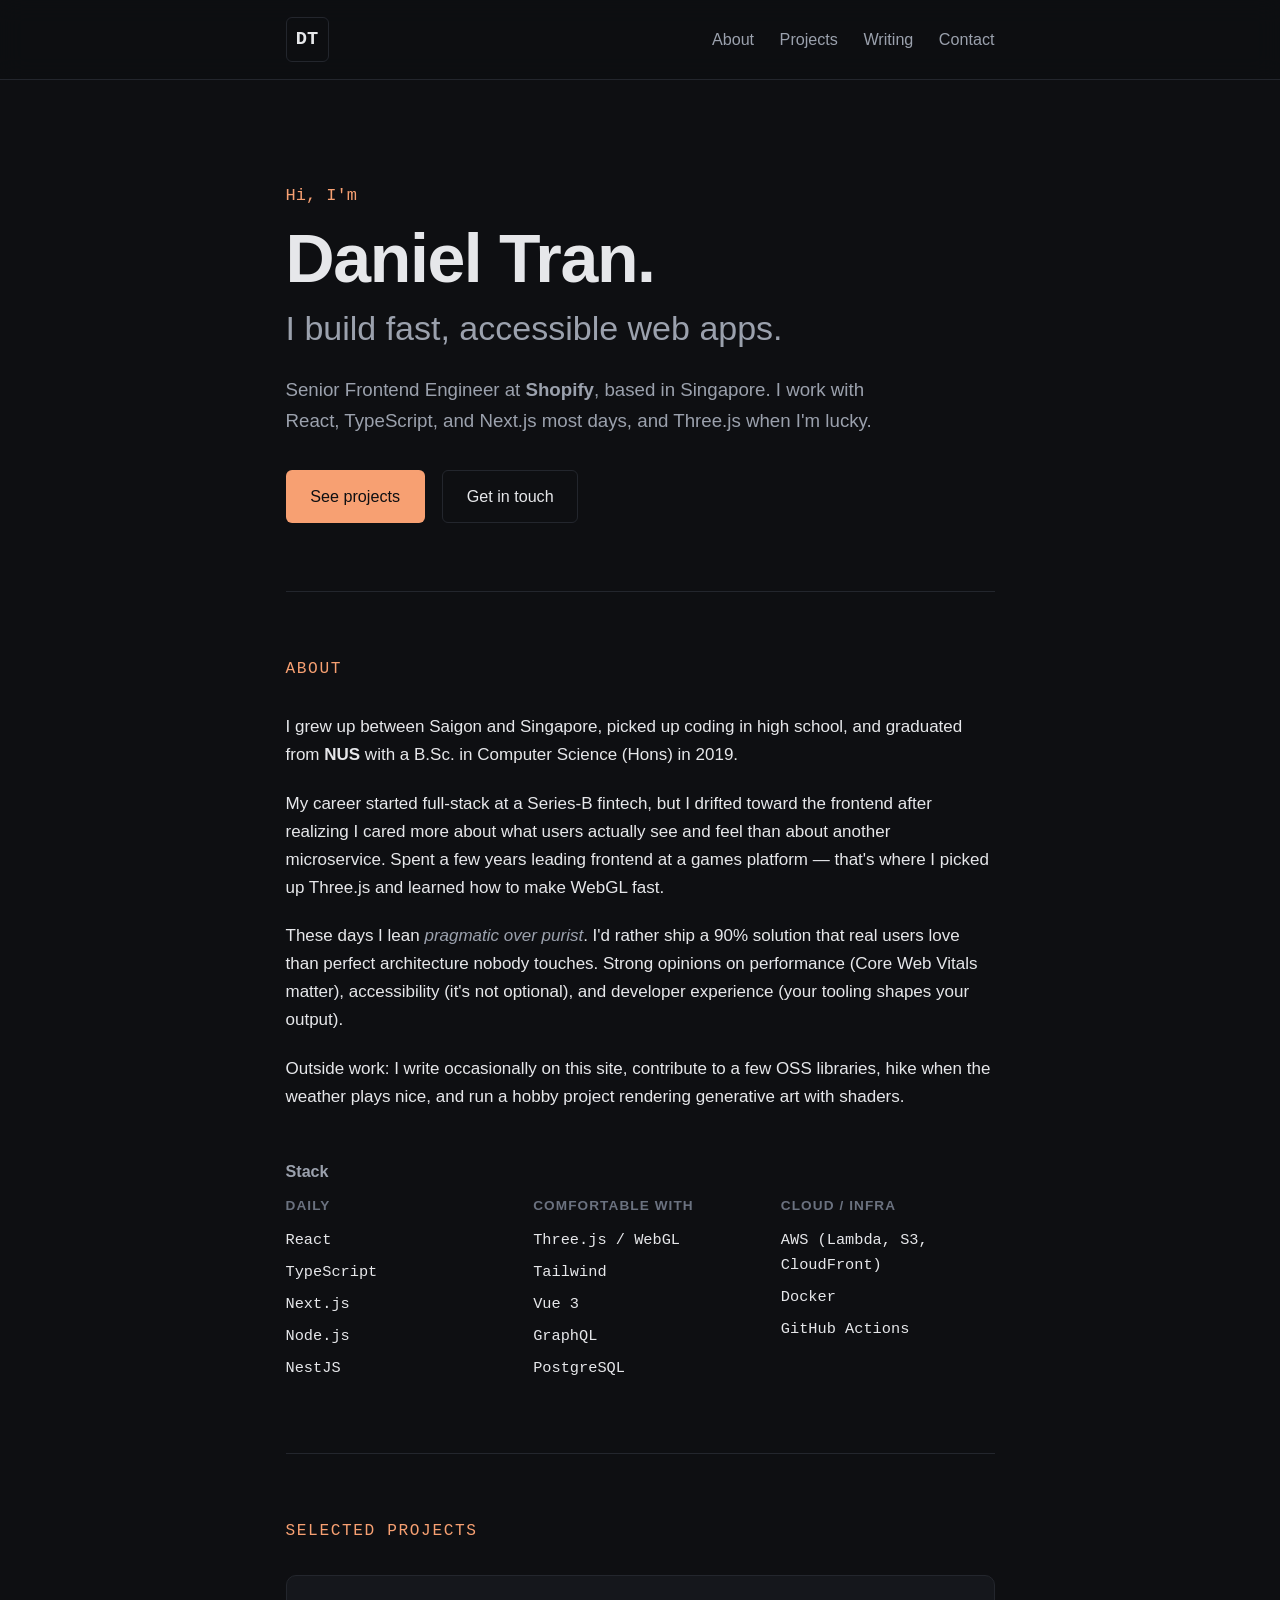
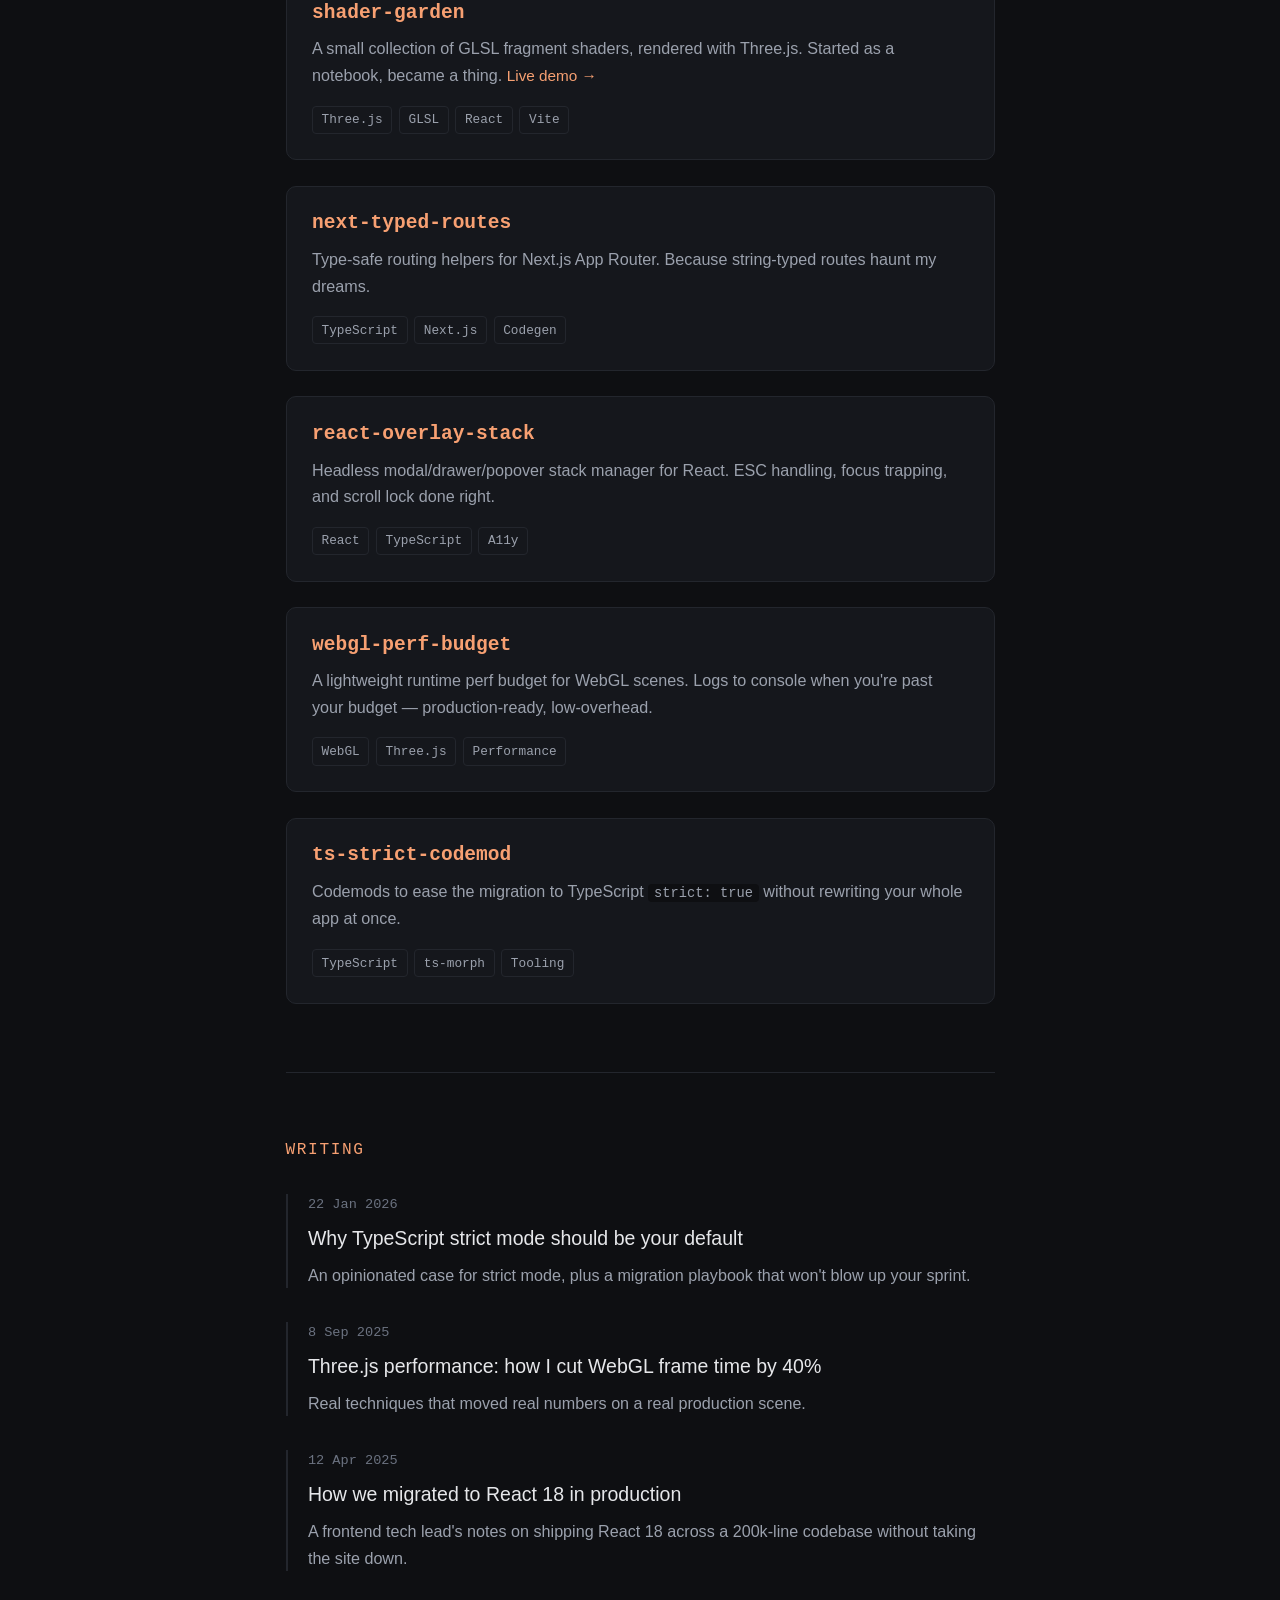
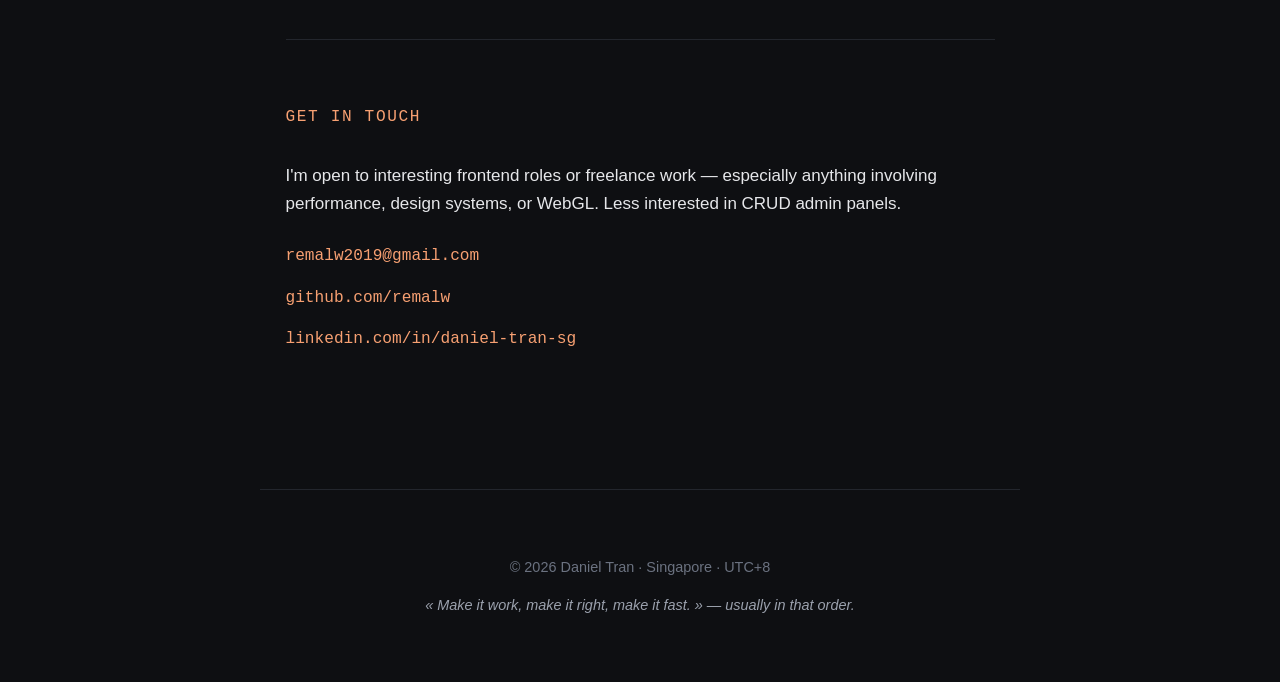
==== index.html @ 0b363d23 "init: portfolio site" ====
<!DOCTYPE html>
<html lang="en">
<head>
<meta charset="UTF-8">
<meta name="viewport" content="width=device-width, initial-scale=1.0">
<meta name="description" content="Daniel Tran — Senior Frontend Engineer based in Singapore. React, TypeScript, Three.js. Currently at Shopify.">
<meta name="author" content="Daniel Tran">
<meta property="og:title" content="Daniel Tran — Senior Frontend Engineer">
<meta property="og:description" content="React, TypeScript, Three.js. Currently at Shopify. Singapore-based.">
<meta property="og:url" content="https://remalw.github.io">
<meta property="og:type" content="website">
<title>Daniel Tran — Senior Frontend Engineer</title>
<link rel="stylesheet" href="styles.css">
<link rel="icon" type="image/svg+xml" href="favicon.svg">
</head>
<body>
<header>
  <nav>
    <a href="#" class="logo">DT</a>
    <ul class="nav-links">
      <li><a href="#about">About</a></li>
      <li><a href="#projects">Projects</a></li>
      <li><a href="#writing">Writing</a></li>
      <li><a href="#contact">Contact</a></li>
    </ul>
  </nav>
</header>

<main>
  <section class="hero">
    <p class="hello">Hi, I'm</p>
    <h1>Daniel Tran.</h1>
    <h2>I build fast, accessible web apps.</h2>
    <p class="lede">
      Senior Frontend Engineer at <strong>Shopify</strong>, based in Singapore.
      I work with React, TypeScript, and Next.js most days, and Three.js when I'm lucky.
    </p>
    <div class="hero-cta">
      <a href="#projects" class="btn btn-primary">See projects</a>
      <a href="#contact" class="btn btn-ghost">Get in touch</a>
    </div>
  </section>

  <section id="about" class="section">
    <h3 class="section-title">About</h3>
    <div class="prose">
      <p>
        I grew up between Saigon and Singapore, picked up coding in high school, and graduated from
        <strong>NUS</strong> with a B.Sc. in Computer Science (Hons) in 2019.
      </p>
      <p>
        My career started full-stack at a Series-B fintech, but I drifted toward the frontend after
        realizing I cared more about what users actually see and feel than about another microservice.
        Spent a few years leading frontend at a games platform — that's where I picked up Three.js and
        learned how to make WebGL fast.
      </p>
      <p>
        These days I lean <em>pragmatic over purist</em>. I'd rather ship a 90% solution that real users
        love than perfect architecture nobody touches. Strong opinions on performance (Core Web Vitals
        matter), accessibility (it's not optional), and developer experience (your tooling shapes your output).
      </p>
      <p>
        Outside work: I write occasionally on this site, contribute to a few OSS libraries, hike when
        the weather plays nice, and run a hobby project rendering generative art with shaders.
      </p>
    </div>

    <div class="stack">
      <h4>Stack</h4>
      <div class="stack-grid">
        <div class="stack-group">
          <h5>Daily</h5>
          <ul><li>React</li><li>TypeScript</li><li>Next.js</li><li>Node.js</li><li>NestJS</li></ul>
        </div>
        <div class="stack-group">
          <h5>Comfortable with</h5>
          <ul><li>Three.js / WebGL</li><li>Tailwind</li><li>Vue 3</li><li>GraphQL</li><li>PostgreSQL</li></ul>
        </div>
        <div class="stack-group">
          <h5>Cloud / infra</h5>
          <ul><li>AWS (Lambda, S3, CloudFront)</li><li>Docker</li><li>GitHub Actions</li></ul>
        </div>
      </div>
    </div>
  </section>

  <section id="projects" class="section">
    <h3 class="section-title">Selected projects</h3>
    <div class="projects">
      <article class="project">
        <h4><a href="https://github.com/remalw/shader-garden">shader-garden</a></h4>
        <p>A small collection of GLSL fragment shaders, rendered with Three.js. Started as a notebook, became a thing. <a href="/shader-garden" class="inline-link">Live demo →</a></p>
        <div class="tags"><span>Three.js</span><span>GLSL</span><span>React</span><span>Vite</span></div>
      </article>

      <article class="project">
        <h4><a href="https://github.com/remalw/next-typed-routes">next-typed-routes</a></h4>
        <p>Type-safe routing helpers for Next.js App Router. Because string-typed routes haunt my dreams.</p>
        <div class="tags"><span>TypeScript</span><span>Next.js</span><span>Codegen</span></div>
      </article>

      <article class="project">
        <h4><a href="https://github.com/remalw/react-overlay-stack">react-overlay-stack</a></h4>
        <p>Headless modal/drawer/popover stack manager for React. ESC handling, focus trapping, and scroll lock done right.</p>
        <div class="tags"><span>React</span><span>TypeScript</span><span>A11y</span></div>
      </article>

      <article class="project">
        <h4><a href="https://github.com/remalw/webgl-perf-budget">webgl-perf-budget</a></h4>
        <p>A lightweight runtime perf budget for WebGL scenes. Logs to console when you're past your budget — production-ready, low-overhead.</p>
        <div class="tags"><span>WebGL</span><span>Three.js</span><span>Performance</span></div>
      </article>

      <article class="project">
        <h4><a href="https://github.com/remalw/ts-strict-codemod">ts-strict-codemod</a></h4>
        <p>Codemods to ease the migration to TypeScript <code>strict: true</code> without rewriting your whole app at once.</p>
        <div class="tags"><span>TypeScript</span><span>ts-morph</span><span>Tooling</span></div>
      </article>
    </div>
  </section>

  <section id="writing" class="section">
    <h3 class="section-title">Writing</h3>
    <ul class="posts">
      <li>
        <time datetime="2026-01-22">22 Jan 2026</time>
        <a href="/blog/typescript-strict-mode">Why TypeScript strict mode should be your default</a>
        <p>An opinionated case for strict mode, plus a migration playbook that won't blow up your sprint.</p>
      </li>
      <li>
        <time datetime="2025-09-08">8 Sep 2025</time>
        <a href="/blog/three-js-performance">Three.js performance: how I cut WebGL frame time by 40%</a>
        <p>Real techniques that moved real numbers on a real production scene.</p>
      </li>
      <li>
        <time datetime="2025-04-12">12 Apr 2025</time>
        <a href="/blog/react-18-migration">How we migrated to React 18 in production</a>
        <p>A frontend tech lead's notes on shipping React 18 across a 200k-line codebase without taking the site down.</p>
      </li>
    </ul>
  </section>

  <section id="contact" class="section">
    <h3 class="section-title">Get in touch</h3>
    <p class="prose">
      I'm open to interesting frontend roles or freelance work — especially anything involving
      performance, design systems, or WebGL. Less interested in CRUD admin panels.
    </p>
    <div class="contact-grid">
      <a href="mailto:remalw2019@gmail.com">remalw2019@gmail.com</a>
      <a href="https://github.com/remalw">github.com/remalw</a>
      <a href="https://www.linkedin.com/in/daniel-tran-sg">linkedin.com/in/daniel-tran-sg</a>
    </div>
  </section>
</main>

<footer>
  <p>© 2026 Daniel Tran · Singapore · UTC+8</p>
  <p class="quote">« Make it work, make it right, make it fast. » — usually in that order.</p>
</footer>
</body>
</html>
---- styles.css ----
:root {
  --bg: #0e0f12;
  --bg-elevated: #15171c;
  --fg: #e6e7ea;
  --fg-muted: #9ba1ad;
  --fg-soft: #6b7280;
  --accent: #f7a072;
  --accent-strong: #e87a3e;
  --border: #23262d;
  --max-width: 760px;
  --font-sans: -apple-system, BlinkMacSystemFont, "Inter", "Segoe UI", Helvetica, Arial, sans-serif;
  --font-mono: ui-monospace, "JetBrains Mono", "Fira Code", "Menlo", monospace;
}

* { box-sizing: border-box; }

html, body {
  margin: 0;
  padding: 0;
  background: var(--bg);
  color: var(--fg);
  font-family: var(--font-sans);
  font-size: 17px;
  line-height: 1.65;
  -webkit-font-smoothing: antialiased;
  -moz-osx-font-smoothing: grayscale;
}

a {
  color: var(--accent);
  text-decoration: none;
  border-bottom: 1px solid transparent;
  transition: border-color 0.15s ease, color 0.15s ease;
}
a:hover { border-bottom-color: var(--accent); }

h1, h2, h3, h4, h5 { color: var(--fg); margin: 0; line-height: 1.2; }

header {
  position: sticky;
  top: 0;
  z-index: 10;
  backdrop-filter: blur(12px);
  background: rgba(14, 15, 18, 0.85);
  border-bottom: 1px solid var(--border);
}

nav {
  max-width: var(--max-width);
  margin: 0 auto;
  padding: 1rem 1.5rem;
  display: flex;
  justify-content: space-between;
  align-items: center;
}

.logo {
  font-family: var(--font-mono);
  font-weight: 600;
  font-size: 1.1rem;
  color: var(--fg);
  border: 1px solid var(--border);
  padding: 0.35rem 0.55rem;
  border-radius: 6px;
}
.logo:hover { border-color: var(--accent); }

.nav-links {
  list-style: none;
  margin: 0;
  padding: 0;
  display: flex;
  gap: 1.5rem;
  font-size: 0.95rem;
}
.nav-links a {
  color: var(--fg-muted);
  font-weight: 500;
}
.nav-links a:hover { color: var(--fg); }

main {
  max-width: var(--max-width);
  margin: 0 auto;
  padding: 0 1.5rem;
}

.hero {
  padding: 6rem 0 4rem;
}

.hello {
  color: var(--accent);
  font-family: var(--font-mono);
  margin: 0 0 0.5rem;
  font-size: 1rem;
}

.hero h1 {
  font-size: clamp(2.5rem, 6vw, 4rem);
  font-weight: 700;
  letter-spacing: -0.02em;
  margin-bottom: 0.5rem;
}

.hero h2 {
  font-size: clamp(1.5rem, 3.5vw, 2rem);
  color: var(--fg-muted);
  font-weight: 500;
  margin-bottom: 1.5rem;
}

.lede {
  font-size: 1.1rem;
  color: var(--fg-muted);
  max-width: 600px;
}

.hero-cta {
  margin-top: 2rem;
  display: flex;
  gap: 1rem;
  flex-wrap: wrap;
}

.btn {
  display: inline-block;
  padding: 0.7rem 1.4rem;
  border-radius: 6px;
  font-weight: 500;
  font-size: 0.95rem;
  border: 1px solid transparent;
  transition: all 0.15s ease;
}
.btn-primary {
  background: var(--accent);
  color: var(--bg);
}
.btn-primary:hover { background: var(--accent-strong); border-color: transparent; }
.btn-ghost {
  border-color: var(--border);
  color: var(--fg);
}
.btn-ghost:hover { border-color: var(--accent); color: var(--accent); }

.section {
  padding: 4rem 0;
  border-top: 1px solid var(--border);
}

.section-title {
  font-family: var(--font-mono);
  color: var(--accent);
  font-size: 0.95rem;
  text-transform: uppercase;
  letter-spacing: 0.1em;
  margin-bottom: 2rem;
  font-weight: 500;
}

.prose p {
  margin: 0 0 1.2rem;
  color: var(--fg);
}
.prose strong { color: var(--fg); }
.prose em { color: var(--fg-muted); font-style: italic; }

.stack { margin-top: 3rem; }
.stack h4 {
  font-size: 0.95rem;
  color: var(--fg-muted);
  margin-bottom: 1rem;
}

.stack-grid {
  display: grid;
  grid-template-columns: repeat(auto-fit, minmax(200px, 1fr));
  gap: 2rem;
}

.stack-group h5 {
  font-size: 0.8rem;
  color: var(--fg-soft);
  text-transform: uppercase;
  letter-spacing: 0.08em;
  margin-bottom: 0.6rem;
}

.stack-group ul {
  list-style: none;
  padding: 0;
  margin: 0;
}
.stack-group li {
  font-family: var(--font-mono);
  font-size: 0.9rem;
  color: var(--fg);
  padding: 0.2rem 0;
}

.projects {
  display: grid;
  gap: 1.5rem;
}

.project {
  padding: 1.5rem;
  background: var(--bg-elevated);
  border: 1px solid var(--border);
  border-radius: 10px;
  transition: border-color 0.2s ease, transform 0.2s ease;
}
.project:hover {
  border-color: var(--accent);
  transform: translateY(-2px);
}
.project h4 {
  font-size: 1.15rem;
  margin-bottom: 0.6rem;
  font-family: var(--font-mono);
}
.project p {
  margin: 0 0 1rem;
  color: var(--fg-muted);
  font-size: 0.95rem;
}
.project code {
  font-family: var(--font-mono);
  background: var(--bg);
  padding: 0.1rem 0.35rem;
  border-radius: 4px;
  font-size: 0.85em;
}
.inline-link {
  font-size: 0.9rem;
}

.tags {
  display: flex;
  flex-wrap: wrap;
  gap: 0.4rem;
}
.tags span {
  font-family: var(--font-mono);
  font-size: 0.75rem;
  color: var(--fg-muted);
  border: 1px solid var(--border);
  padding: 0.15rem 0.5rem;
  border-radius: 4px;
}

.posts {
  list-style: none;
  padding: 0;
  margin: 0;
  display: grid;
  gap: 2rem;
}

.posts li {
  border-left: 2px solid var(--border);
  padding-left: 1.2rem;
  transition: border-color 0.2s ease;
}
.posts li:hover { border-left-color: var(--accent); }

.posts time {
  font-family: var(--font-mono);
  font-size: 0.8rem;
  color: var(--fg-soft);
  display: block;
  margin-bottom: 0.3rem;
}

.posts a {
  font-size: 1.15rem;
  font-weight: 500;
  color: var(--fg);
  display: block;
  margin-bottom: 0.4rem;
}
.posts a:hover { color: var(--accent); }

.posts p {
  color: var(--fg-muted);
  font-size: 0.95rem;
  margin: 0;
}

.contact-grid {
  display: flex;
  flex-direction: column;
  gap: 0.8rem;
  margin-top: 1.5rem;
  font-family: var(--font-mono);
  font-size: 0.95rem;
}

footer {
  border-top: 1px solid var(--border);
  padding: 3rem 1.5rem;
  text-align: center;
  color: var(--fg-soft);
  font-size: 0.85rem;
  max-width: var(--max-width);
  margin: 4rem auto 0;
}

footer .quote {
  font-style: italic;
  margin-top: 0.5rem;
  color: var(--fg-muted);
}

@media (max-width: 600px) {
  .nav-links { gap: 1rem; font-size: 0.85rem; }
  .hero { padding: 4rem 0 3rem; }
  .stack-grid { gap: 1.5rem; }
}

@media (prefers-reduced-motion: reduce) {
  *, *::before, *::after {
    animation: none !important;
    transition: none !important;
  }
}
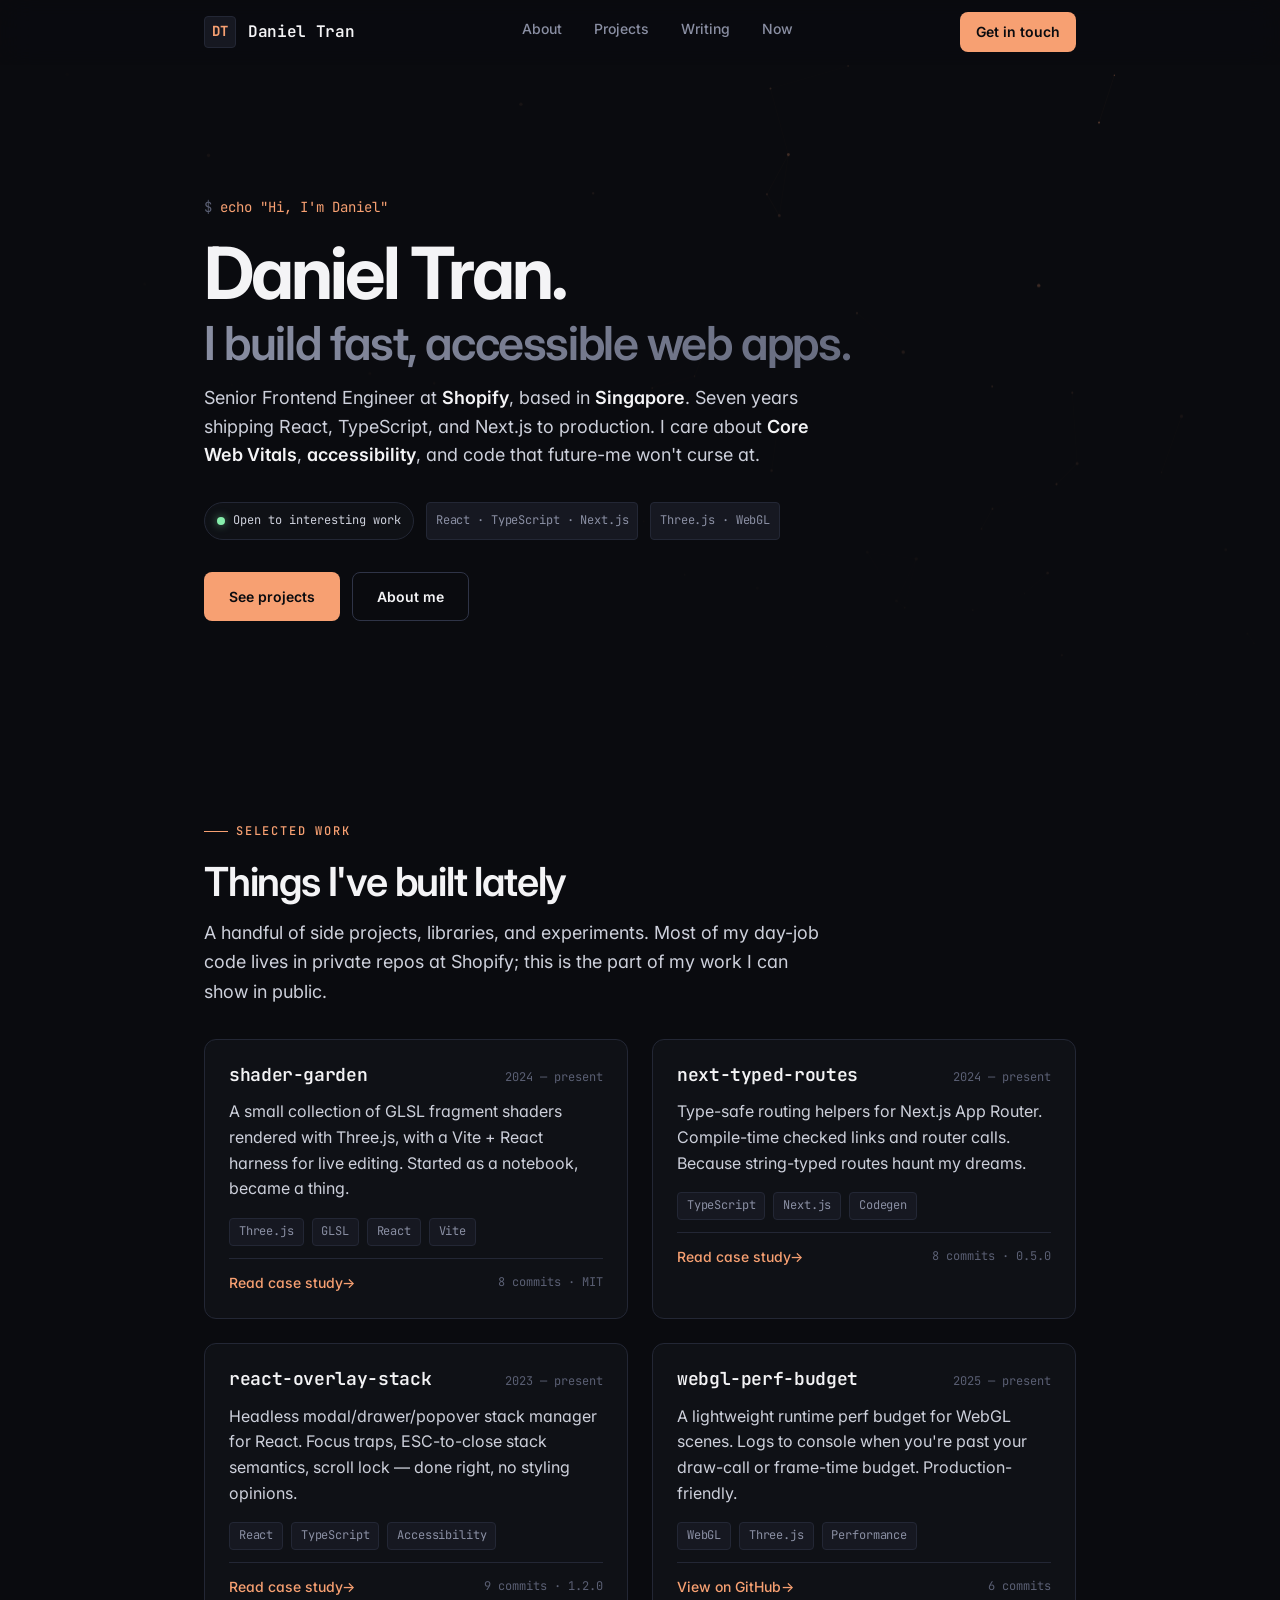
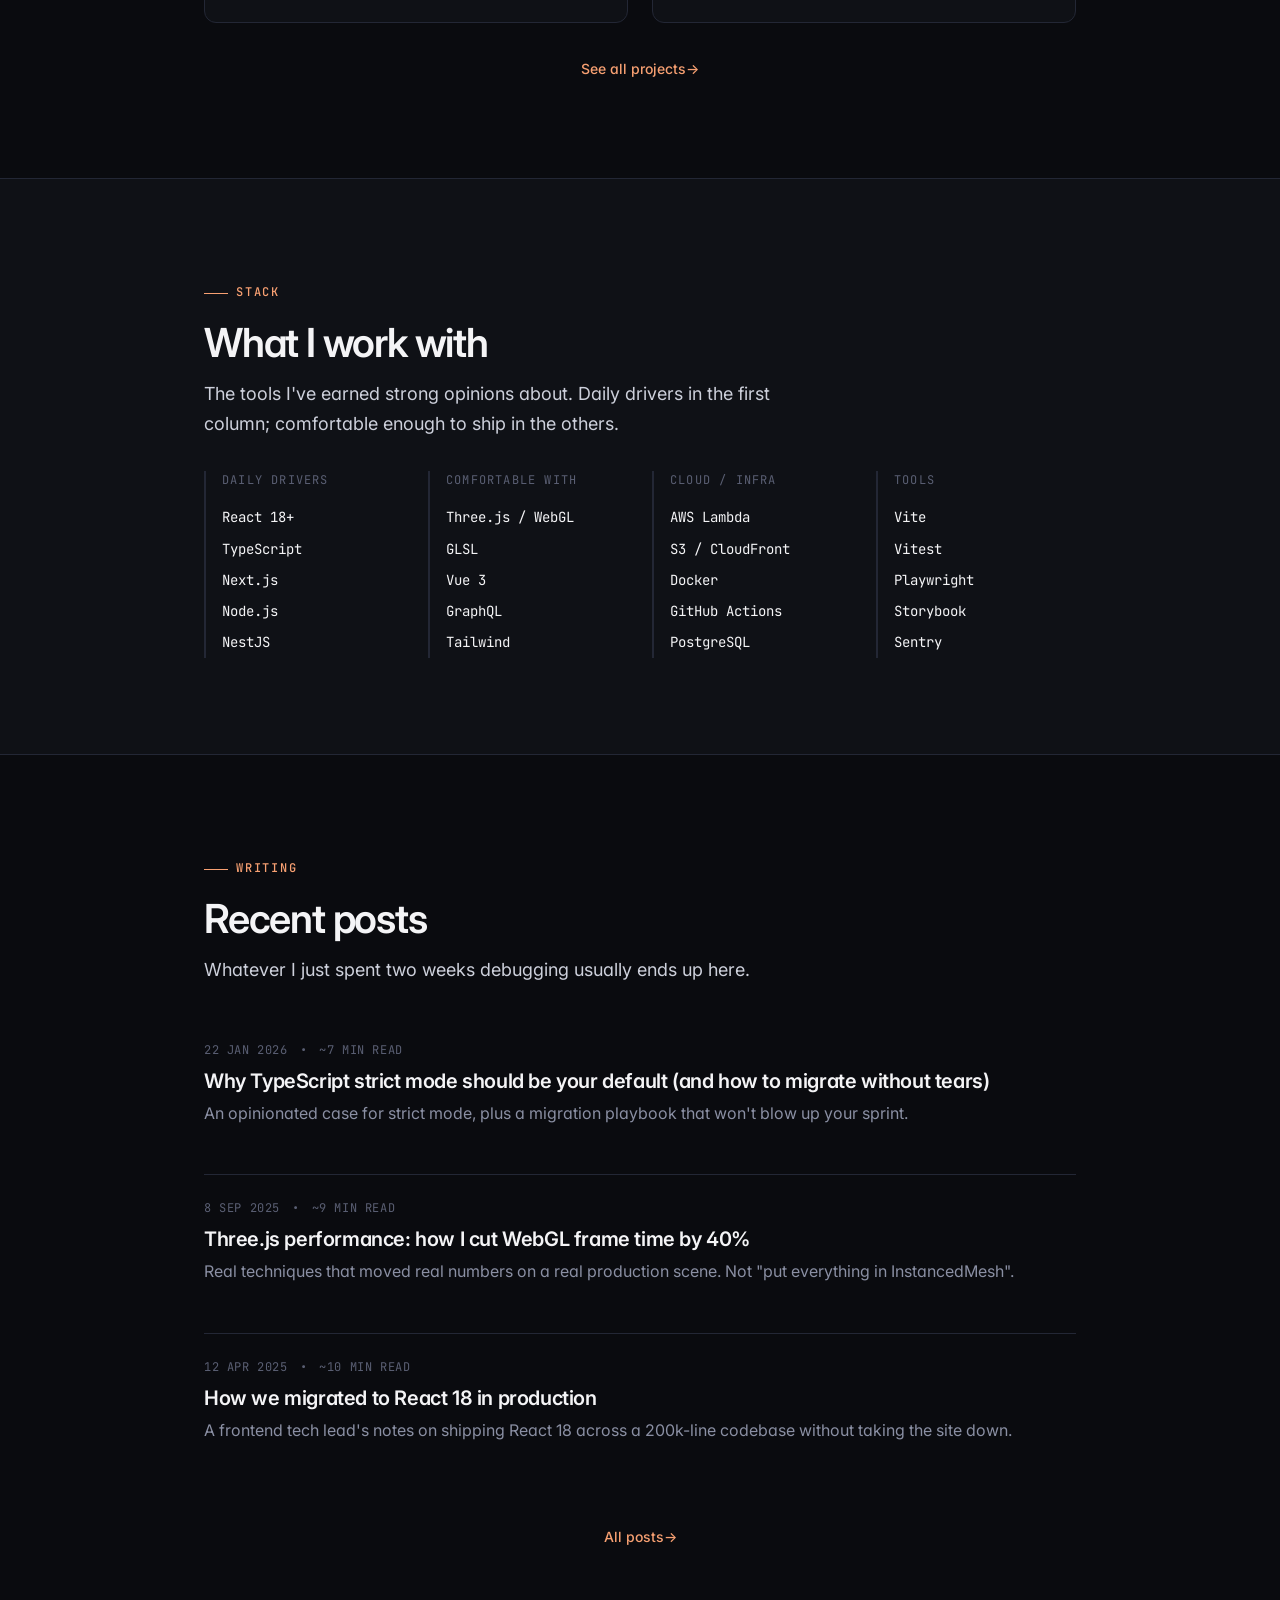
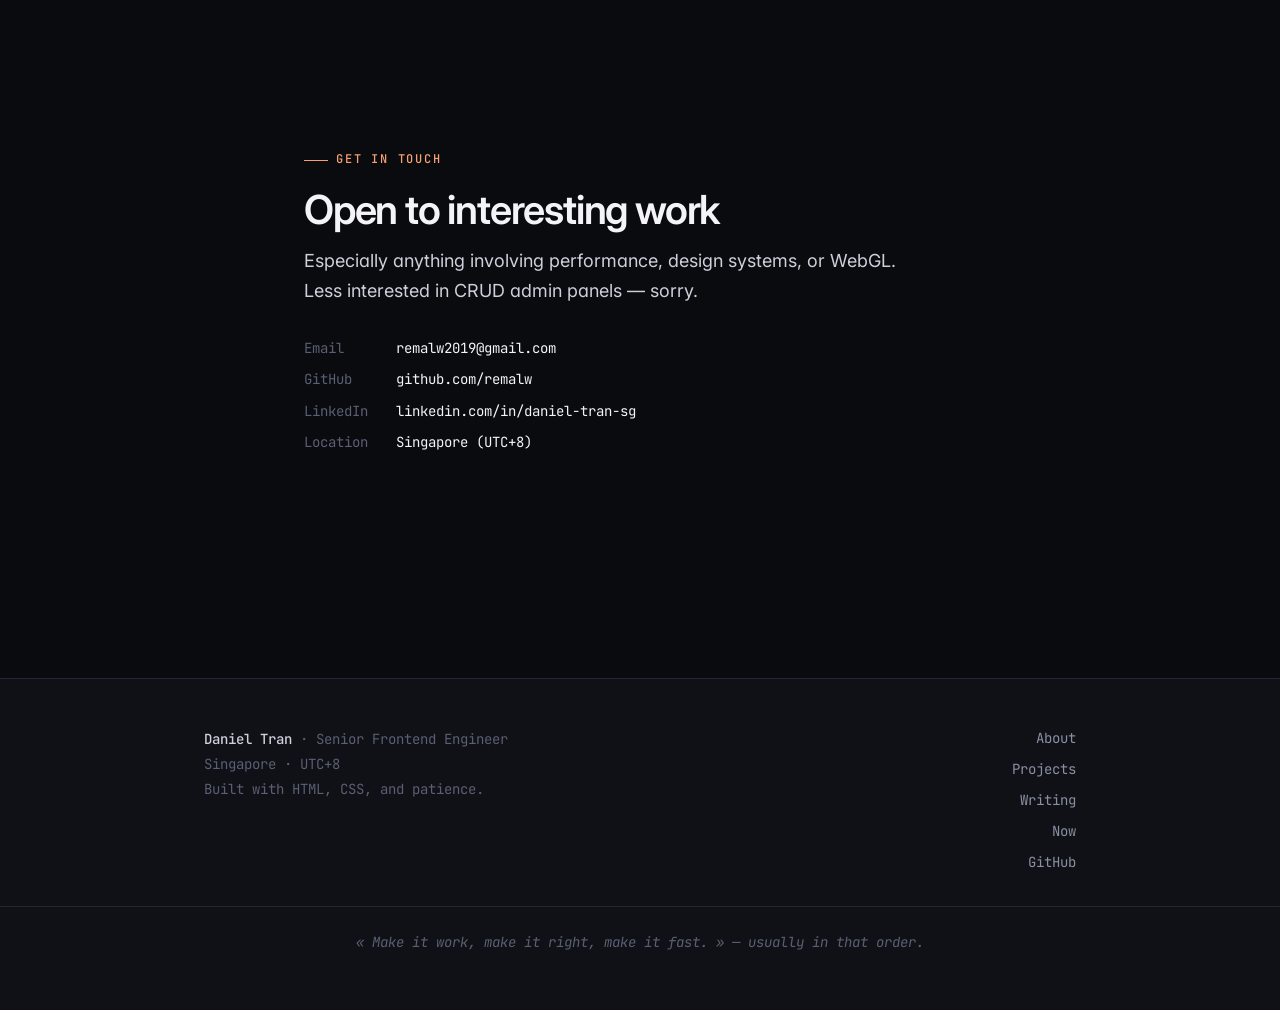
==== commit a822976c: "feat: portfolio v2 — multi-page, case studies, blog, now page" ====
--- a/index.html
+++ b/index.html
@@ -2,161 +2,305 @@
 <html lang="en">
 <head>
 <meta charset="UTF-8">
-<meta name="viewport" content="width=device-width, initial-scale=1.0">
-<meta name="description" content="Daniel Tran — Senior Frontend Engineer based in Singapore. React, TypeScript, Three.js. Currently at Shopify.">
+<meta name="viewport" content="width=device-width, initial-scale=1">
+<title>Daniel Tran — Senior Frontend Engineer</title>
+<meta name="description" content="Senior Frontend Engineer at Shopify, based in Singapore. React, TypeScript, Next.js, Three.js. I build fast, accessible web apps.">
 <meta name="author" content="Daniel Tran">
+<meta name="theme-color" content="#0a0b0f">
+
 <meta property="og:title" content="Daniel Tran — Senior Frontend Engineer">
 <meta property="og:description" content="React, TypeScript, Three.js. Currently at Shopify. Singapore-based.">
-<meta property="og:url" content="https://remalw.github.io">
 <meta property="og:type" content="website">
-<title>Daniel Tran — Senior Frontend Engineer</title>
-<link rel="stylesheet" href="styles.css">
+<meta property="og:url" content="https://remalw.github.io/">
+<meta property="og:image" content="https://remalw.github.io/assets/og-image.svg">
+<meta name="twitter:card" content="summary_large_image">
+<meta name="twitter:creator" content="@danieltrandev">
+
 <link rel="icon" type="image/svg+xml" href="favicon.svg">
+<link rel="preconnect" href="https://fonts.googleapis.com">
+<link rel="preconnect" href="https://fonts.gstatic.com" crossorigin>
+<link href="https://fonts.googleapis.com/css2?family=Inter:wght@400;500;600;700&family=JetBrains+Mono:wght@400;500;600&display=swap" rel="stylesheet">
+
+<link rel="stylesheet" href="styles/base.css">
+<link rel="stylesheet" href="styles/layout.css">
+<link rel="stylesheet" href="styles/components.css">
+<link rel="stylesheet" href="styles/pages.css">
 </head>
 <body>
-<header>
-  <nav>
-    <a href="#" class="logo">DT</a>
-    <ul class="nav-links">
-      <li><a href="#about">About</a></li>
-      <li><a href="#projects">Projects</a></li>
-      <li><a href="#writing">Writing</a></li>
-      <li><a href="#contact">Contact</a></li>
+<a class="skip-link" href="#main">Skip to content</a>
+
+<header class="site-header">
+  <nav class="nav" aria-label="Primary">
+    <a href="/" class="nav-brand">
+      <span class="nav-brand-mark">DT</span>
+      <span>Daniel Tran</span>
+    </a>
+    <ul class="nav-links" id="nav-menu">
+      <li><a href="/about.html">About</a></li>
+      <li><a href="/projects.html">Projects</a></li>
+      <li><a href="/blog.html">Writing</a></li>
+      <li><a href="/now.html">Now</a></li>
     </ul>
+    <a href="mailto:remalw2019@gmail.com" class="nav-cta">Get in touch</a>
+    <button class="nav-toggle" aria-label="Toggle menu" aria-controls="nav-menu" aria-expanded="false">
+      <svg class="icon" width="20" height="20" viewBox="0 0 24 24" fill="none" stroke="currentColor" stroke-width="2" stroke-linecap="round"><line x1="3" y1="6" x2="21" y2="6"></line><line x1="3" y1="12" x2="21" y2="12"></line><line x1="3" y1="18" x2="21" y2="18"></line></svg>
+    </button>
   </nav>
 </header>
 
-<main>
-  <section class="hero">
-    <p class="hello">Hi, I'm</p>
-    <h1>Daniel Tran.</h1>
-    <h2>I build fast, accessible web apps.</h2>
-    <p class="lede">
-      Senior Frontend Engineer at <strong>Shopify</strong>, based in Singapore.
-      I work with React, TypeScript, and Next.js most days, and Three.js when I'm lucky.
+<main id="main">
+
+<section class="hero">
+  <canvas class="hero-canvas" aria-hidden="true"></canvas>
+  <div class="hero-inner">
+    <p class="hero-greeting">echo "Hi, I'm Daniel"</p>
+    <h1 class="hero-title">
+      <span class="hero-title-name">Daniel Tran.</span>
+      <span class="hero-title-tagline">I build fast, accessible web apps.</span>
+    </h1>
+    <p class="hero-lead">
+      Senior Frontend Engineer at <strong>Shopify</strong>, based in <strong>Singapore</strong>.
+      Seven years shipping React, TypeScript, and Next.js to production.
+      I care about <strong>Core Web Vitals</strong>, <strong>accessibility</strong>, and code that future-me won't curse at.
     </p>
+    <div class="hero-meta">
+      <span class="status-pill"><span class="dot"></span>Open to interesting work</span>
+      <span class="tag">React · TypeScript · Next.js</span>
+      <span class="tag">Three.js · WebGL</span>
+    </div>
     <div class="hero-cta">
-      <a href="#projects" class="btn btn-primary">See projects</a>
-      <a href="#contact" class="btn btn-ghost">Get in touch</a>
-    </div>
-  </section>
-
-  <section id="about" class="section">
-    <h3 class="section-title">About</h3>
-    <div class="prose">
-      <p>
-        I grew up between Saigon and Singapore, picked up coding in high school, and graduated from
-        <strong>NUS</strong> with a B.Sc. in Computer Science (Hons) in 2019.
-      </p>
-      <p>
-        My career started full-stack at a Series-B fintech, but I drifted toward the frontend after
-        realizing I cared more about what users actually see and feel than about another microservice.
-        Spent a few years leading frontend at a games platform — that's where I picked up Three.js and
-        learned how to make WebGL fast.
-      </p>
-      <p>
-        These days I lean <em>pragmatic over purist</em>. I'd rather ship a 90% solution that real users
-        love than perfect architecture nobody touches. Strong opinions on performance (Core Web Vitals
-        matter), accessibility (it's not optional), and developer experience (your tooling shapes your output).
-      </p>
-      <p>
-        Outside work: I write occasionally on this site, contribute to a few OSS libraries, hike when
-        the weather plays nice, and run a hobby project rendering generative art with shaders.
-      </p>
-    </div>
-
-    <div class="stack">
-      <h4>Stack</h4>
-      <div class="stack-grid">
-        <div class="stack-group">
-          <h5>Daily</h5>
-          <ul><li>React</li><li>TypeScript</li><li>Next.js</li><li>Node.js</li><li>NestJS</li></ul>
-        </div>
-        <div class="stack-group">
-          <h5>Comfortable with</h5>
-          <ul><li>Three.js / WebGL</li><li>Tailwind</li><li>Vue 3</li><li>GraphQL</li><li>PostgreSQL</li></ul>
-        </div>
-        <div class="stack-group">
-          <h5>Cloud / infra</h5>
-          <ul><li>AWS (Lambda, S3, CloudFront)</li><li>Docker</li><li>GitHub Actions</li></ul>
-        </div>
-      </div>
-    </div>
-  </section>
-
-  <section id="projects" class="section">
-    <h3 class="section-title">Selected projects</h3>
-    <div class="projects">
-      <article class="project">
-        <h4><a href="https://github.com/remalw/shader-garden">shader-garden</a></h4>
-        <p>A small collection of GLSL fragment shaders, rendered with Three.js. Started as a notebook, became a thing. <a href="/shader-garden" class="inline-link">Live demo →</a></p>
-        <div class="tags"><span>Three.js</span><span>GLSL</span><span>React</span><span>Vite</span></div>
-      </article>
-
-      <article class="project">
-        <h4><a href="https://github.com/remalw/next-typed-routes">next-typed-routes</a></h4>
-        <p>Type-safe routing helpers for Next.js App Router. Because string-typed routes haunt my dreams.</p>
-        <div class="tags"><span>TypeScript</span><span>Next.js</span><span>Codegen</span></div>
-      </article>
-
-      <article class="project">
-        <h4><a href="https://github.com/remalw/react-overlay-stack">react-overlay-stack</a></h4>
-        <p>Headless modal/drawer/popover stack manager for React. ESC handling, focus trapping, and scroll lock done right.</p>
-        <div class="tags"><span>React</span><span>TypeScript</span><span>A11y</span></div>
-      </article>
-
-      <article class="project">
-        <h4><a href="https://github.com/remalw/webgl-perf-budget">webgl-perf-budget</a></h4>
-        <p>A lightweight runtime perf budget for WebGL scenes. Logs to console when you're past your budget — production-ready, low-overhead.</p>
-        <div class="tags"><span>WebGL</span><span>Three.js</span><span>Performance</span></div>
-      </article>
-
-      <article class="project">
-        <h4><a href="https://github.com/remalw/ts-strict-codemod">ts-strict-codemod</a></h4>
-        <p>Codemods to ease the migration to TypeScript <code>strict: true</code> without rewriting your whole app at once.</p>
-        <div class="tags"><span>TypeScript</span><span>ts-morph</span><span>Tooling</span></div>
-      </article>
-    </div>
-  </section>
-
-  <section id="writing" class="section">
-    <h3 class="section-title">Writing</h3>
-    <ul class="posts">
-      <li>
-        <time datetime="2026-01-22">22 Jan 2026</time>
-        <a href="/blog/typescript-strict-mode">Why TypeScript strict mode should be your default</a>
-        <p>An opinionated case for strict mode, plus a migration playbook that won't blow up your sprint.</p>
-      </li>
-      <li>
-        <time datetime="2025-09-08">8 Sep 2025</time>
-        <a href="/blog/three-js-performance">Three.js performance: how I cut WebGL frame time by 40%</a>
-        <p>Real techniques that moved real numbers on a real production scene.</p>
-      </li>
-      <li>
-        <time datetime="2025-04-12">12 Apr 2025</time>
-        <a href="/blog/react-18-migration">How we migrated to React 18 in production</a>
-        <p>A frontend tech lead's notes on shipping React 18 across a 200k-line codebase without taking the site down.</p>
-      </li>
-    </ul>
-  </section>
-
-  <section id="contact" class="section">
-    <h3 class="section-title">Get in touch</h3>
-    <p class="prose">
-      I'm open to interesting frontend roles or freelance work — especially anything involving
-      performance, design systems, or WebGL. Less interested in CRUD admin panels.
-    </p>
-    <div class="contact-grid">
-      <a href="mailto:remalw2019@gmail.com">remalw2019@gmail.com</a>
-      <a href="https://github.com/remalw">github.com/remalw</a>
-      <a href="https://www.linkedin.com/in/daniel-tran-sg">linkedin.com/in/daniel-tran-sg</a>
-    </div>
-  </section>
+      <a class="btn btn-primary" href="/projects.html">See projects</a>
+      <a class="btn btn-ghost" href="/about.html">About me</a>
+    </div>
+  </div>
+</section>
+
+<section class="section">
+  <div class="container">
+    <p class="section-label">Selected work</p>
+    <h2 class="section-title">Things I've built lately</h2>
+    <p class="section-lead">A handful of side projects, libraries, and experiments. Most of my day-job code lives in private repos at Shopify; this is the part of my work I can show in public.</p>
+
+    <div class="featured-projects">
+      <a href="/projects/shader-garden.html" class="card project-card card-link">
+        <div class="project-card-header">
+          <h3 class="project-card-title">shader-garden</h3>
+          <span class="project-card-meta">2024 — present</span>
+        </div>
+        <p class="project-card-desc">A small collection of GLSL fragment shaders rendered with Three.js, with a Vite + React harness for live editing. Started as a notebook, became a thing.</p>
+        <div class="tag-row" style="margin-bottom: var(--space-3);">
+          <span class="tag">Three.js</span>
+          <span class="tag">GLSL</span>
+          <span class="tag">React</span>
+          <span class="tag">Vite</span>
+        </div>
+        <div class="project-card-footer">
+          <span class="btn-link">Read case study</span>
+          <span class="project-card-stats">8 commits · MIT</span>
+        </div>
+      </a>
+
+      <a href="/projects/next-typed-routes.html" class="card project-card card-link">
+        <div class="project-card-header">
+          <h3 class="project-card-title">next-typed-routes</h3>
+          <span class="project-card-meta">2024 — present</span>
+        </div>
+        <p class="project-card-desc">Type-safe routing helpers for Next.js App Router. Compile-time checked links and router calls. Because string-typed routes haunt my dreams.</p>
+        <div class="tag-row" style="margin-bottom: var(--space-3);">
+          <span class="tag">TypeScript</span>
+          <span class="tag">Next.js</span>
+          <span class="tag">Codegen</span>
+        </div>
+        <div class="project-card-footer">
+          <span class="btn-link">Read case study</span>
+          <span class="project-card-stats">8 commits · 0.5.0</span>
+        </div>
+      </a>
+
+      <a href="/projects/react-overlay-stack.html" class="card project-card card-link">
+        <div class="project-card-header">
+          <h3 class="project-card-title">react-overlay-stack</h3>
+          <span class="project-card-meta">2023 — present</span>
+        </div>
+        <p class="project-card-desc">Headless modal/drawer/popover stack manager for React. Focus traps, ESC-to-close stack semantics, scroll lock — done right, no styling opinions.</p>
+        <div class="tag-row" style="margin-bottom: var(--space-3);">
+          <span class="tag">React</span>
+          <span class="tag">TypeScript</span>
+          <span class="tag">Accessibility</span>
+        </div>
+        <div class="project-card-footer">
+          <span class="btn-link">Read case study</span>
+          <span class="project-card-stats">9 commits · 1.2.0</span>
+        </div>
+      </a>
+
+      <a href="https://github.com/remalw/webgl-perf-budget" class="card project-card card-link" target="_blank" rel="noopener">
+        <div class="project-card-header">
+          <h3 class="project-card-title">webgl-perf-budget</h3>
+          <span class="project-card-meta">2025 — present</span>
+        </div>
+        <p class="project-card-desc">A lightweight runtime perf budget for WebGL scenes. Logs to console when you're past your draw-call or frame-time budget. Production-friendly.</p>
+        <div class="tag-row" style="margin-bottom: var(--space-3);">
+          <span class="tag">WebGL</span>
+          <span class="tag">Three.js</span>
+          <span class="tag">Performance</span>
+        </div>
+        <div class="project-card-footer">
+          <span class="btn-link">View on GitHub</span>
+          <span class="project-card-stats">6 commits</span>
+        </div>
+      </a>
+    </div>
+
+    <div style="margin-top: var(--space-6); text-align: center;">
+      <a href="/projects.html" class="btn-link">See all projects</a>
+    </div>
+  </div>
+</section>
+
+<section class="section" style="background: var(--bg-1); border-top: 1px solid var(--border); border-bottom: 1px solid var(--border);">
+  <div class="container">
+    <p class="section-label">Stack</p>
+    <h2 class="section-title">What I work with</h2>
+    <p class="section-lead">The tools I've earned strong opinions about. Daily drivers in the first column; comfortable enough to ship in the others.</p>
+
+    <div class="stack-grid">
+      <div class="stack-group">
+        <p class="stack-group-label">Daily drivers</p>
+        <ul class="stack-group-list">
+          <li>React 18+</li>
+          <li>TypeScript</li>
+          <li>Next.js</li>
+          <li>Node.js</li>
+          <li>NestJS</li>
+        </ul>
+      </div>
+      <div class="stack-group">
+        <p class="stack-group-label">Comfortable with</p>
+        <ul class="stack-group-list">
+          <li>Three.js / WebGL</li>
+          <li>GLSL</li>
+          <li>Vue 3</li>
+          <li>GraphQL</li>
+          <li>Tailwind</li>
+        </ul>
+      </div>
+      <div class="stack-group">
+        <p class="stack-group-label">Cloud / infra</p>
+        <ul class="stack-group-list">
+          <li>AWS Lambda</li>
+          <li>S3 / CloudFront</li>
+          <li>Docker</li>
+          <li>GitHub Actions</li>
+          <li>PostgreSQL</li>
+        </ul>
+      </div>
+      <div class="stack-group">
+        <p class="stack-group-label">Tools</p>
+        <ul class="stack-group-list">
+          <li>Vite</li>
+          <li>Vitest</li>
+          <li>Playwright</li>
+          <li>Storybook</li>
+          <li>Sentry</li>
+        </ul>
+      </div>
+    </div>
+  </div>
+</section>
+
+<section class="section">
+  <div class="container">
+    <p class="section-label">Writing</p>
+    <h2 class="section-title">Recent posts</h2>
+    <p class="section-lead">Whatever I just spent two weeks debugging usually ends up here.</p>
+
+    <div class="blog-list">
+      <a href="/blog/typescript-strict-mode.html" class="post-card">
+        <div class="post-card-meta">
+          <time datetime="2026-01-22">22 Jan 2026</time>
+          <span>•</span>
+          <span>~7 min read</span>
+        </div>
+        <h3 class="post-card-title">Why TypeScript strict mode should be your default (and how to migrate without tears)</h3>
+        <p class="post-card-summary">An opinionated case for strict mode, plus a migration playbook that won't blow up your sprint.</p>
+      </a>
+
+      <a href="/blog/three-js-performance.html" class="post-card">
+        <div class="post-card-meta">
+          <time datetime="2025-09-08">8 Sep 2025</time>
+          <span>•</span>
+          <span>~9 min read</span>
+        </div>
+        <h3 class="post-card-title">Three.js performance: how I cut WebGL frame time by 40%</h3>
+        <p class="post-card-summary">Real techniques that moved real numbers on a real production scene. Not "put everything in InstancedMesh".</p>
+      </a>
+
+      <a href="/blog/react-18-migration.html" class="post-card">
+        <div class="post-card-meta">
+          <time datetime="2025-04-12">12 Apr 2025</time>
+          <span>•</span>
+          <span>~10 min read</span>
+        </div>
+        <h3 class="post-card-title">How we migrated to React 18 in production</h3>
+        <p class="post-card-summary">A frontend tech lead's notes on shipping React 18 across a 200k-line codebase without taking the site down.</p>
+      </a>
+    </div>
+
+    <div style="margin-top: var(--space-6); text-align: center;">
+      <a href="/blog.html" class="btn-link">All posts</a>
+    </div>
+  </div>
+</section>
+
+<section class="section">
+  <div class="container-narrow">
+    <p class="section-label">Get in touch</p>
+    <h2 class="section-title">Open to interesting work</h2>
+    <p class="section-lead">Especially anything involving performance, design systems, or WebGL. Less interested in CRUD admin panels — sorry.</p>
+
+    <div class="contact-block">
+      <div class="contact-block-row">
+        <span class="contact-block-label">Email</span>
+        <a href="mailto:remalw2019@gmail.com" class="contact-block-value">remalw2019@gmail.com</a>
+      </div>
+      <div class="contact-block-row">
+        <span class="contact-block-label">GitHub</span>
+        <a href="https://github.com/remalw" target="_blank" rel="noopener" class="contact-block-value">github.com/remalw</a>
+      </div>
+      <div class="contact-block-row">
+        <span class="contact-block-label">LinkedIn</span>
+        <a href="https://www.linkedin.com/in/daniel-tran-sg" target="_blank" rel="noopener" class="contact-block-value">linkedin.com/in/daniel-tran-sg</a>
+      </div>
+      <div class="contact-block-row">
+        <span class="contact-block-label">Location</span>
+        <span class="contact-block-value">Singapore (UTC+8)</span>
+      </div>
+    </div>
+  </div>
+</section>
+
 </main>
 
-<footer>
-  <p>© 2026 Daniel Tran · Singapore · UTC+8</p>
-  <p class="quote">« Make it work, make it right, make it fast. » — usually in that order.</p>
+<footer class="site-footer">
+  <div class="footer-inner">
+    <div class="footer-meta">
+      <strong>Daniel Tran</strong> · Senior Frontend Engineer<br>
+      Singapore · UTC+8<br>
+      <span>Built with HTML, CSS, and patience.</span>
+    </div>
+    <div class="footer-links">
+      <a href="/about.html">About</a>
+      <a href="/projects.html">Projects</a>
+      <a href="/blog.html">Writing</a>
+      <a href="/now.html">Now</a>
+      <a href="https://github.com/remalw" target="_blank" rel="noopener">GitHub</a>
+    </div>
+  </div>
+  <p class="footer-quote">« Make it work, make it right, make it fast. » — usually in that order.</p>
 </footer>
+
+<script src="scripts/nav.js" defer></script>
+<script src="scripts/hero.js" defer></script>
 </body>
 </html>
--- a/styles/base.css
+++ b/styles/base.css
@@ -0,0 +1,244 @@
+:root {
+  --bg-0: #0a0b0f;
+  --bg-1: #0f1116;
+  --bg-2: #161821;
+  --bg-3: #1d2030;
+  --border: #232735;
+  --border-strong: #2f3447;
+
+  --fg-0: #f4f4f6;
+  --fg-1: #cdd0db;
+  --fg-2: #8a8fa3;
+  --fg-3: #5a5f73;
+
+  --accent: #f7a072;
+  --accent-strong: #e87a3e;
+  --accent-soft: #f7a07222;
+  --link: #93c5fd;
+
+  --green: #86efac;
+  --red: #fca5a5;
+  --yellow: #fde68a;
+
+  --font-sans: 'Inter', -apple-system, BlinkMacSystemFont, 'Segoe UI', Helvetica, Arial, sans-serif;
+  --font-mono: 'JetBrains Mono', ui-monospace, 'SF Mono', Menlo, Consolas, monospace;
+  --font-display: 'Inter', var(--font-sans);
+
+  --text-xs: 0.75rem;
+  --text-sm: 0.875rem;
+  --text-base: 1rem;
+  --text-lg: 1.125rem;
+  --text-xl: 1.25rem;
+  --text-2xl: 1.5rem;
+  --text-3xl: 2rem;
+  --text-4xl: 2.5rem;
+  --text-5xl: 3.5rem;
+  --text-6xl: 4.5rem;
+
+  --space-1: 0.25rem;
+  --space-2: 0.5rem;
+  --space-3: 0.75rem;
+  --space-4: 1rem;
+  --space-5: 1.5rem;
+  --space-6: 2rem;
+  --space-7: 3rem;
+  --space-8: 4rem;
+  --space-9: 6rem;
+  --space-10: 8rem;
+
+  --radius-sm: 4px;
+  --radius-md: 8px;
+  --radius-lg: 12px;
+  --radius-xl: 20px;
+
+  --shadow-sm: 0 1px 2px rgba(0, 0, 0, 0.2);
+  --shadow-md: 0 4px 12px rgba(0, 0, 0, 0.25);
+  --shadow-lg: 0 16px 40px rgba(0, 0, 0, 0.4);
+  --shadow-glow: 0 0 60px var(--accent-soft);
+
+  --container-narrow: 720px;
+  --container: 920px;
+  --container-wide: 1200px;
+
+  --ease-out: cubic-bezier(0.16, 1, 0.3, 1);
+  --ease-in-out: cubic-bezier(0.65, 0, 0.35, 1);
+  --duration-fast: 150ms;
+  --duration: 250ms;
+  --duration-slow: 500ms;
+}
+
+*, *::before, *::after { box-sizing: border-box; }
+
+html {
+  scroll-behavior: smooth;
+  -webkit-text-size-adjust: 100%;
+  -moz-tab-size: 4;
+  tab-size: 4;
+}
+
+body {
+  margin: 0;
+  background: var(--bg-0);
+  color: var(--fg-1);
+  font-family: var(--font-sans);
+  font-size: var(--text-base);
+  line-height: 1.65;
+  font-feature-settings: 'cv11', 'ss01';
+  -webkit-font-smoothing: antialiased;
+  -moz-osx-font-smoothing: grayscale;
+  text-rendering: optimizeLegibility;
+  min-height: 100vh;
+  display: flex;
+  flex-direction: column;
+}
+
+main { flex: 1; }
+
+img, svg, video {
+  display: block;
+  max-width: 100%;
+  height: auto;
+}
+
+a {
+  color: var(--accent);
+  text-decoration: none;
+  transition: color var(--duration-fast) var(--ease-out);
+}
+a:hover { color: var(--accent-strong); }
+a:focus-visible {
+  outline: 2px solid var(--accent);
+  outline-offset: 3px;
+  border-radius: 2px;
+}
+
+h1, h2, h3, h4, h5, h6 {
+  margin: 0;
+  color: var(--fg-0);
+  font-weight: 600;
+  letter-spacing: -0.02em;
+  line-height: 1.2;
+}
+
+h1 {
+  font-size: clamp(var(--text-4xl), 6vw, var(--text-6xl));
+  letter-spacing: -0.04em;
+  line-height: 1.05;
+  font-weight: 700;
+}
+
+h2 {
+  font-size: clamp(var(--text-2xl), 3.5vw, var(--text-4xl));
+  letter-spacing: -0.03em;
+}
+
+h3 {
+  font-size: clamp(var(--text-xl), 2.5vw, var(--text-2xl));
+}
+
+h4 { font-size: var(--text-lg); }
+
+p { margin: 0 0 var(--space-5); }
+
+p, li { color: var(--fg-1); }
+
+strong { color: var(--fg-0); font-weight: 600; }
+em { font-style: italic; color: var(--fg-1); }
+
+code {
+  font-family: var(--font-mono);
+  font-size: 0.9em;
+  background: var(--bg-2);
+  color: var(--fg-0);
+  padding: 0.15em 0.4em;
+  border-radius: var(--radius-sm);
+  border: 1px solid var(--border);
+}
+
+pre {
+  font-family: var(--font-mono);
+  font-size: var(--text-sm);
+  line-height: 1.7;
+  background: var(--bg-1);
+  color: var(--fg-1);
+  padding: var(--space-5);
+  border-radius: var(--radius-md);
+  border: 1px solid var(--border);
+  overflow-x: auto;
+  margin: var(--space-5) 0;
+}
+
+pre code {
+  background: transparent;
+  border: none;
+  padding: 0;
+  font-size: inherit;
+  color: inherit;
+}
+
+blockquote {
+  margin: var(--space-5) 0;
+  padding: var(--space-3) var(--space-5);
+  border-left: 3px solid var(--accent);
+  background: var(--bg-1);
+  color: var(--fg-1);
+  font-style: italic;
+  border-radius: 0 var(--radius-sm) var(--radius-sm) 0;
+}
+
+hr {
+  border: 0;
+  height: 1px;
+  background: var(--border);
+  margin: var(--space-7) 0;
+}
+
+ul, ol {
+  margin: 0 0 var(--space-5);
+  padding-left: var(--space-6);
+}
+
+li { margin-bottom: var(--space-2); }
+
+::selection {
+  background: var(--accent-soft);
+  color: var(--fg-0);
+}
+
+::-webkit-scrollbar { width: 10px; height: 10px; }
+::-webkit-scrollbar-track { background: var(--bg-0); }
+::-webkit-scrollbar-thumb { background: var(--bg-3); border-radius: 5px; border: 2px solid var(--bg-0); }
+::-webkit-scrollbar-thumb:hover { background: var(--border-strong); }
+
+@media (prefers-reduced-motion: reduce) {
+  *, *::before, *::after {
+    animation-duration: 0.01ms !important;
+    animation-iteration-count: 1 !important;
+    transition-duration: 0.01ms !important;
+    scroll-behavior: auto !important;
+  }
+}
+
+.sr-only {
+  position: absolute;
+  width: 1px; height: 1px;
+  padding: 0; margin: -1px;
+  overflow: hidden;
+  clip: rect(0, 0, 0, 0);
+  white-space: nowrap;
+  border: 0;
+}
+
+.skip-link {
+  position: absolute;
+  top: -60px;
+  left: var(--space-4);
+  background: var(--accent);
+  color: var(--bg-0);
+  padding: var(--space-2) var(--space-4);
+  border-radius: var(--radius-sm);
+  font-weight: 600;
+  z-index: 100;
+  transition: top var(--duration-fast);
+}
+.skip-link:focus { top: var(--space-4); }
--- a/styles/layout.css
+++ b/styles/layout.css
@@ -0,0 +1,290 @@
+.container {
+  width: 100%;
+  max-width: var(--container);
+  margin: 0 auto;
+  padding-left: var(--space-5);
+  padding-right: var(--space-5);
+}
+
+.container-narrow {
+  width: 100%;
+  max-width: var(--container-narrow);
+  margin: 0 auto;
+  padding-left: var(--space-5);
+  padding-right: var(--space-5);
+}
+
+.container-wide {
+  width: 100%;
+  max-width: var(--container-wide);
+  margin: 0 auto;
+  padding-left: var(--space-5);
+  padding-right: var(--space-5);
+}
+
+.site-header {
+  position: sticky;
+  top: 0;
+  z-index: 50;
+  backdrop-filter: saturate(180%) blur(16px);
+  -webkit-backdrop-filter: saturate(180%) blur(16px);
+  background: rgba(10, 11, 15, 0.7);
+  border-bottom: 1px solid transparent;
+  transition: border-color var(--duration) var(--ease-out);
+}
+
+.site-header.scrolled {
+  border-bottom-color: var(--border);
+}
+
+.nav {
+  display: flex;
+  align-items: center;
+  justify-content: space-between;
+  height: 64px;
+  max-width: var(--container);
+  margin: 0 auto;
+  padding-left: var(--space-5);
+  padding-right: var(--space-5);
+}
+
+.nav-brand {
+  display: inline-flex;
+  align-items: center;
+  gap: var(--space-3);
+  font-family: var(--font-mono);
+  font-weight: 600;
+  font-size: var(--text-base);
+  color: var(--fg-0);
+  letter-spacing: -0.02em;
+}
+
+.nav-brand:hover { color: var(--accent); }
+
+.nav-brand-mark {
+  display: inline-flex;
+  align-items: center;
+  justify-content: center;
+  width: 32px;
+  height: 32px;
+  background: var(--bg-2);
+  border: 1px solid var(--border);
+  border-radius: var(--radius-sm);
+  color: var(--accent);
+  font-weight: 700;
+  font-size: var(--text-sm);
+  transition: all var(--duration-fast) var(--ease-out);
+}
+
+.nav-brand:hover .nav-brand-mark {
+  border-color: var(--accent);
+  background: var(--accent-soft);
+}
+
+.nav-links {
+  display: flex;
+  align-items: center;
+  gap: var(--space-6);
+  list-style: none;
+  margin: 0;
+  padding: 0;
+}
+
+.nav-links a {
+  position: relative;
+  color: var(--fg-2);
+  font-size: var(--text-sm);
+  font-weight: 500;
+  padding: var(--space-1) 0;
+  transition: color var(--duration-fast) var(--ease-out);
+}
+
+.nav-links a:hover, .nav-links a[aria-current="page"] {
+  color: var(--fg-0);
+}
+
+.nav-links a[aria-current="page"]::before {
+  content: '';
+  position: absolute;
+  left: 0; right: 0;
+  bottom: -4px;
+  height: 2px;
+  background: var(--accent);
+  border-radius: 1px;
+}
+
+.nav-cta {
+  display: inline-flex;
+  align-items: center;
+  gap: var(--space-2);
+  padding: var(--space-2) var(--space-4);
+  background: var(--accent);
+  color: var(--bg-0);
+  font-size: var(--text-sm);
+  font-weight: 600;
+  border-radius: var(--radius-md);
+  transition: all var(--duration-fast) var(--ease-out);
+}
+
+.nav-cta:hover {
+  background: var(--accent-strong);
+  color: var(--bg-0);
+  transform: translateY(-1px);
+}
+
+.nav-toggle {
+  display: none;
+  background: transparent;
+  border: 1px solid var(--border);
+  color: var(--fg-1);
+  width: 40px;
+  height: 40px;
+  border-radius: var(--radius-md);
+  cursor: pointer;
+  align-items: center;
+  justify-content: center;
+}
+
+.site-footer {
+  margin-top: var(--space-10);
+  padding: var(--space-7) 0 var(--space-6);
+  border-top: 1px solid var(--border);
+  background: var(--bg-1);
+}
+
+.footer-inner {
+  max-width: var(--container);
+  margin: 0 auto;
+  padding: 0 var(--space-5);
+  display: grid;
+  grid-template-columns: 1fr auto;
+  align-items: start;
+  gap: var(--space-6);
+}
+
+.footer-meta {
+  font-family: var(--font-mono);
+  font-size: var(--text-sm);
+  color: var(--fg-3);
+  line-height: 1.8;
+}
+
+.footer-meta strong { color: var(--fg-1); font-weight: 500; }
+
+.footer-links {
+  display: flex;
+  flex-direction: column;
+  gap: var(--space-2);
+  font-size: var(--text-sm);
+  text-align: right;
+}
+
+.footer-links a {
+  color: var(--fg-2);
+  font-family: var(--font-mono);
+}
+.footer-links a:hover { color: var(--accent); }
+
+.footer-quote {
+  margin-top: var(--space-6);
+  padding-top: var(--space-5);
+  border-top: 1px solid var(--border);
+  text-align: center;
+  font-size: var(--text-sm);
+  color: var(--fg-3);
+  font-style: italic;
+  font-family: var(--font-mono);
+}
+
+.section {
+  padding: var(--space-9) 0;
+}
+
+.section-tight { padding: var(--space-7) 0; }
+.section-loose { padding: var(--space-10) 0; }
+
+.section-label {
+  display: inline-flex;
+  align-items: center;
+  gap: var(--space-2);
+  font-family: var(--font-mono);
+  font-size: var(--text-xs);
+  text-transform: uppercase;
+  letter-spacing: 0.15em;
+  color: var(--accent);
+  margin-bottom: var(--space-4);
+  font-weight: 500;
+}
+
+.section-label::before {
+  content: '';
+  display: inline-block;
+  width: 24px;
+  height: 1px;
+  background: var(--accent);
+}
+
+.section-title {
+  margin-bottom: var(--space-3);
+}
+
+.section-lead {
+  color: var(--fg-1);
+  font-size: var(--text-lg);
+  max-width: 56ch;
+  margin-bottom: var(--space-6);
+}
+
+.grid-2 {
+  display: grid;
+  grid-template-columns: repeat(2, 1fr);
+  gap: var(--space-5);
+}
+
+.grid-3 {
+  display: grid;
+  grid-template-columns: repeat(3, 1fr);
+  gap: var(--space-5);
+}
+
+.grid-auto {
+  display: grid;
+  grid-template-columns: repeat(auto-fit, minmax(280px, 1fr));
+  gap: var(--space-5);
+}
+
+.flex { display: flex; }
+.flex-col { flex-direction: column; }
+.items-center { align-items: center; }
+.justify-between { justify-content: space-between; }
+.gap-2 { gap: var(--space-2); }
+.gap-3 { gap: var(--space-3); }
+.gap-4 { gap: var(--space-4); }
+.flex-wrap { flex-wrap: wrap; }
+
+@media (max-width: 768px) {
+  .nav-links {
+    display: none;
+    position: absolute;
+    top: 64px;
+    left: 0; right: 0;
+    flex-direction: column;
+    align-items: stretch;
+    gap: 0;
+    padding: var(--space-4);
+    background: var(--bg-1);
+    border-bottom: 1px solid var(--border);
+    backdrop-filter: blur(16px);
+  }
+  .nav-links.is-open { display: flex; }
+  .nav-links li { padding: var(--space-3) 0; border-bottom: 1px solid var(--border); }
+  .nav-links li:last-child { border-bottom: none; }
+  .nav-links a { font-size: var(--text-base); }
+  .nav-toggle { display: inline-flex; }
+  .nav-cta { display: none; }
+
+  .grid-2, .grid-3 { grid-template-columns: 1fr; }
+  .footer-inner { grid-template-columns: 1fr; }
+  .footer-links { text-align: left; }
+  .section { padding: var(--space-7) 0; }
+}
--- a/styles/components.css
+++ b/styles/components.css
@@ -0,0 +1,485 @@
+.btn {
+  display: inline-flex;
+  align-items: center;
+  gap: var(--space-2);
+  padding: var(--space-3) var(--space-5);
+  border-radius: var(--radius-md);
+  font-size: var(--text-sm);
+  font-weight: 600;
+  font-family: var(--font-sans);
+  border: 1px solid transparent;
+  cursor: pointer;
+  transition: all var(--duration-fast) var(--ease-out);
+  white-space: nowrap;
+}
+
+.btn-primary {
+  background: var(--accent);
+  color: var(--bg-0);
+}
+.btn-primary:hover {
+  background: var(--accent-strong);
+  color: var(--bg-0);
+  transform: translateY(-1px);
+  box-shadow: 0 4px 12px rgba(247, 160, 114, 0.25);
+}
+
+.btn-ghost {
+  border-color: var(--border-strong);
+  color: var(--fg-0);
+}
+.btn-ghost:hover {
+  border-color: var(--accent);
+  color: var(--accent);
+  background: var(--accent-soft);
+}
+
+.btn-link {
+  padding: 0;
+  color: var(--accent);
+  background: transparent;
+  border: none;
+  font-weight: 500;
+  font-size: var(--text-sm);
+}
+.btn-link::after {
+  content: '→';
+  transition: transform var(--duration-fast) var(--ease-out);
+}
+.btn-link:hover { color: var(--accent-strong); }
+.btn-link:hover::after { transform: translateX(4px); }
+
+.tag {
+  display: inline-flex;
+  align-items: center;
+  font-family: var(--font-mono);
+  font-size: var(--text-xs);
+  color: var(--fg-2);
+  background: var(--bg-2);
+  border: 1px solid var(--border);
+  padding: 0.2rem 0.55rem;
+  border-radius: var(--radius-sm);
+  letter-spacing: -0.01em;
+}
+
+.tag-accent {
+  color: var(--accent);
+  border-color: var(--accent);
+  background: var(--accent-soft);
+}
+
+.tag-row {
+  display: flex;
+  flex-wrap: wrap;
+  gap: var(--space-2);
+}
+
+.card {
+  display: flex;
+  flex-direction: column;
+  padding: var(--space-5);
+  background: var(--bg-1);
+  border: 1px solid var(--border);
+  border-radius: var(--radius-lg);
+  transition: border-color var(--duration) var(--ease-out),
+              transform var(--duration) var(--ease-out),
+              box-shadow var(--duration) var(--ease-out);
+}
+
+.card:hover {
+  border-color: var(--border-strong);
+  transform: translateY(-2px);
+  box-shadow: var(--shadow-md);
+}
+
+.card-link {
+  display: block;
+  color: inherit;
+}
+.card-link:hover { color: inherit; }
+
+.project-card {
+  position: relative;
+  overflow: hidden;
+}
+
+.project-card::before {
+  content: '';
+  position: absolute;
+  top: 0; left: 0; right: 0;
+  height: 1px;
+  background: linear-gradient(90deg, transparent, var(--accent), transparent);
+  transform: translateX(-100%);
+  transition: transform var(--duration-slow) var(--ease-out);
+}
+
+.project-card:hover::before { transform: translateX(0); }
+
+.project-card-header {
+  display: flex;
+  align-items: baseline;
+  justify-content: space-between;
+  gap: var(--space-3);
+  margin-bottom: var(--space-3);
+}
+
+.project-card-title {
+  font-family: var(--font-mono);
+  font-size: var(--text-lg);
+  color: var(--fg-0);
+  font-weight: 600;
+  letter-spacing: -0.02em;
+}
+
+.project-card-title:hover { color: var(--accent); }
+
+.project-card-meta {
+  font-family: var(--font-mono);
+  font-size: var(--text-xs);
+  color: var(--fg-3);
+}
+
+.project-card-desc {
+  color: var(--fg-1);
+  font-size: var(--text-base);
+  line-height: 1.6;
+  margin-bottom: var(--space-4);
+  flex: 1;
+}
+
+.project-card-footer {
+  display: flex;
+  align-items: center;
+  justify-content: space-between;
+  margin-top: auto;
+  padding-top: var(--space-3);
+  border-top: 1px solid var(--border);
+}
+
+.project-card-stats {
+  display: flex;
+  gap: var(--space-4);
+  font-family: var(--font-mono);
+  font-size: var(--text-xs);
+  color: var(--fg-3);
+}
+
+.icon-link {
+  display: inline-flex;
+  align-items: center;
+  gap: var(--space-2);
+  color: var(--fg-2);
+  font-family: var(--font-mono);
+  font-size: var(--text-xs);
+}
+.icon-link:hover { color: var(--accent); }
+
+.icon {
+  width: 14px;
+  height: 14px;
+  flex-shrink: 0;
+}
+
+.timeline {
+  position: relative;
+  padding-left: var(--space-6);
+}
+
+.timeline::before {
+  content: '';
+  position: absolute;
+  left: 7px;
+  top: 0; bottom: 0;
+  width: 2px;
+  background: linear-gradient(180deg, var(--accent), var(--border) 80%);
+}
+
+.timeline-item {
+  position: relative;
+  padding-bottom: var(--space-6);
+}
+.timeline-item:last-child { padding-bottom: 0; }
+
+.timeline-item::before {
+  content: '';
+  position: absolute;
+  left: -25px;
+  top: 8px;
+  width: 16px; height: 16px;
+  border-radius: 50%;
+  background: var(--bg-0);
+  border: 2px solid var(--accent);
+  z-index: 1;
+}
+
+.timeline-meta {
+  font-family: var(--font-mono);
+  font-size: var(--text-xs);
+  color: var(--fg-3);
+  margin-bottom: var(--space-1);
+  letter-spacing: 0.05em;
+  text-transform: uppercase;
+}
+
+.timeline-title {
+  font-size: var(--text-lg);
+  color: var(--fg-0);
+  font-weight: 600;
+  margin-bottom: var(--space-1);
+}
+
+.timeline-company {
+  font-family: var(--font-mono);
+  font-size: var(--text-sm);
+  color: var(--accent);
+  margin-bottom: var(--space-2);
+}
+
+.timeline-desc {
+  font-size: var(--text-sm);
+  color: var(--fg-1);
+  line-height: 1.6;
+}
+
+.timeline-bullets {
+  margin: var(--space-3) 0 0;
+  padding-left: var(--space-5);
+}
+
+.timeline-bullets li {
+  font-size: var(--text-sm);
+  color: var(--fg-1);
+  margin-bottom: var(--space-2);
+}
+
+.stack-grid {
+  display: grid;
+  grid-template-columns: repeat(auto-fit, minmax(180px, 1fr));
+  gap: var(--space-5);
+}
+
+.stack-group {
+  border-left: 2px solid var(--border);
+  padding-left: var(--space-4);
+}
+
+.stack-group-label {
+  font-family: var(--font-mono);
+  font-size: var(--text-xs);
+  text-transform: uppercase;
+  letter-spacing: 0.1em;
+  color: var(--fg-3);
+  margin-bottom: var(--space-3);
+}
+
+.stack-group-list {
+  list-style: none;
+  padding: 0;
+  margin: 0;
+}
+
+.stack-group-list li {
+  font-family: var(--font-mono);
+  font-size: var(--text-sm);
+  color: var(--fg-0);
+  padding: 0.25rem 0;
+  margin-bottom: 0;
+}
+
+.post-card {
+  display: block;
+  padding: var(--space-5) 0;
+  border-bottom: 1px solid var(--border);
+  text-decoration: none;
+  transition: padding-left var(--duration) var(--ease-out);
+}
+.post-card:hover { padding-left: var(--space-3); }
+.post-card:last-child { border-bottom: none; }
+
+.post-card-meta {
+  display: flex;
+  gap: var(--space-3);
+  align-items: center;
+  font-family: var(--font-mono);
+  font-size: var(--text-xs);
+  color: var(--fg-3);
+  margin-bottom: var(--space-2);
+  text-transform: uppercase;
+  letter-spacing: 0.05em;
+}
+
+.post-card-title {
+  font-size: var(--text-xl);
+  color: var(--fg-0);
+  font-weight: 600;
+  margin-bottom: var(--space-2);
+  letter-spacing: -0.02em;
+  transition: color var(--duration-fast) var(--ease-out);
+}
+.post-card:hover .post-card-title { color: var(--accent); }
+
+.post-card-summary {
+  color: var(--fg-2);
+  font-size: var(--text-base);
+  line-height: 1.6;
+}
+
+.callout {
+  padding: var(--space-4) var(--space-5);
+  background: var(--bg-1);
+  border: 1px solid var(--border);
+  border-left: 3px solid var(--accent);
+  border-radius: 0 var(--radius-md) var(--radius-md) 0;
+  margin: var(--space-5) 0;
+  font-size: var(--text-base);
+  color: var(--fg-1);
+}
+
+.callout-title {
+  font-family: var(--font-mono);
+  font-size: var(--text-xs);
+  text-transform: uppercase;
+  letter-spacing: 0.1em;
+  color: var(--accent);
+  margin-bottom: var(--space-2);
+}
+
+.kbd {
+  display: inline-block;
+  font-family: var(--font-mono);
+  font-size: 0.85em;
+  background: var(--bg-2);
+  border: 1px solid var(--border-strong);
+  border-bottom-width: 2px;
+  border-radius: 4px;
+  padding: 0.1em 0.45em;
+  color: var(--fg-0);
+}
+
+.dot-divider {
+  display: inline-block;
+  width: 4px;
+  height: 4px;
+  background: var(--fg-3);
+  border-radius: 50%;
+  vertical-align: middle;
+  margin: 0 var(--space-2);
+}
+
+.status-pill {
+  display: inline-flex;
+  align-items: center;
+  gap: var(--space-2);
+  padding: var(--space-2) var(--space-3);
+  background: var(--bg-1);
+  border: 1px solid var(--border);
+  border-radius: 999px;
+  font-family: var(--font-mono);
+  font-size: var(--text-xs);
+  color: var(--fg-1);
+}
+
+.status-pill .dot {
+  width: 8px;
+  height: 8px;
+  border-radius: 50%;
+  background: var(--green);
+  box-shadow: 0 0 8px rgba(134, 239, 172, 0.6);
+  animation: pulse-dot 2s ease-in-out infinite;
+}
+
+@keyframes pulse-dot {
+  0%, 100% { opacity: 1; }
+  50% { opacity: 0.5; }
+}
+
+.contact-block {
+  display: flex;
+  flex-direction: column;
+  gap: var(--space-2);
+  font-family: var(--font-mono);
+}
+
+.contact-block-row {
+  display: flex;
+  gap: var(--space-3);
+  align-items: baseline;
+  font-size: var(--text-sm);
+}
+
+.contact-block-label {
+  color: var(--fg-3);
+  min-width: 80px;
+}
+
+.contact-block-value { color: var(--fg-0); }
+.contact-block a:hover { color: var(--accent); }
+
+.code-window {
+  background: var(--bg-1);
+  border: 1px solid var(--border);
+  border-radius: var(--radius-md);
+  overflow: hidden;
+  margin: var(--space-5) 0;
+}
+
+.code-window-header {
+  display: flex;
+  align-items: center;
+  gap: var(--space-2);
+  padding: var(--space-3) var(--space-4);
+  background: var(--bg-2);
+  border-bottom: 1px solid var(--border);
+  font-family: var(--font-mono);
+  font-size: var(--text-xs);
+  color: var(--fg-3);
+}
+
+.code-window-dots {
+  display: inline-flex;
+  gap: 6px;
+  margin-right: var(--space-3);
+}
+.code-window-dots span {
+  width: 12px; height: 12px;
+  border-radius: 50%;
+  background: var(--bg-3);
+}
+
+.code-window pre {
+  margin: 0;
+  border: none;
+  border-radius: 0;
+  background: var(--bg-1);
+}
+
+.metric-row {
+  display: grid;
+  grid-template-columns: repeat(auto-fit, minmax(140px, 1fr));
+  gap: var(--space-5);
+  margin: var(--space-6) 0;
+}
+
+.metric {
+  padding: var(--space-4);
+  background: var(--bg-1);
+  border: 1px solid var(--border);
+  border-radius: var(--radius-md);
+}
+
+.metric-value {
+  font-family: var(--font-mono);
+  font-size: var(--text-3xl);
+  font-weight: 700;
+  color: var(--accent);
+  letter-spacing: -0.04em;
+  line-height: 1;
+  margin-bottom: var(--space-2);
+}
+
+.metric-label {
+  font-size: var(--text-xs);
+  text-transform: uppercase;
+  letter-spacing: 0.1em;
+  color: var(--fg-3);
+}
--- a/styles/pages.css
+++ b/styles/pages.css
@@ -0,0 +1,385 @@
+.hero {
+  position: relative;
+  padding: var(--space-10) 0 var(--space-9);
+  overflow: hidden;
+}
+
+.hero-canvas {
+  position: absolute;
+  top: 0; left: 0; right: 0; bottom: 0;
+  z-index: 0;
+  opacity: 0.55;
+  mask-image: radial-gradient(ellipse at top right, black 0%, transparent 70%);
+  -webkit-mask-image: radial-gradient(ellipse at top right, black 0%, transparent 70%);
+  pointer-events: none;
+}
+
+.hero-inner {
+  position: relative;
+  z-index: 1;
+  max-width: var(--container);
+  margin: 0 auto;
+  padding: 0 var(--space-5);
+}
+
+.hero-greeting {
+  display: inline-flex;
+  align-items: center;
+  gap: var(--space-2);
+  font-family: var(--font-mono);
+  font-size: var(--text-sm);
+  color: var(--accent);
+  margin-bottom: var(--space-4);
+  letter-spacing: 0;
+}
+
+.hero-greeting::before {
+  content: '$';
+  color: var(--fg-3);
+}
+
+.hero-title {
+  margin-bottom: var(--space-4);
+}
+
+.hero-title-name {
+  display: block;
+  color: var(--fg-0);
+}
+
+.hero-title-tagline {
+  display: block;
+  background: linear-gradient(135deg, var(--fg-2) 0%, var(--fg-3) 100%);
+  -webkit-background-clip: text;
+  background-clip: text;
+  -webkit-text-fill-color: transparent;
+  font-weight: 600;
+  margin-top: var(--space-2);
+  font-size: 0.65em;
+  letter-spacing: -0.03em;
+}
+
+.hero-lead {
+  font-size: var(--text-lg);
+  color: var(--fg-1);
+  max-width: 56ch;
+  margin-bottom: var(--space-6);
+  line-height: 1.6;
+}
+
+.hero-lead strong {
+  color: var(--fg-0);
+  font-weight: 600;
+}
+
+.hero-meta {
+  display: flex;
+  flex-wrap: wrap;
+  gap: var(--space-3);
+  margin-bottom: var(--space-6);
+}
+
+.hero-cta {
+  display: flex;
+  flex-wrap: wrap;
+  gap: var(--space-3);
+}
+
+.hero-scroll-hint {
+  position: absolute;
+  bottom: var(--space-5);
+  left: 50%;
+  transform: translateX(-50%);
+  font-family: var(--font-mono);
+  font-size: var(--text-xs);
+  color: var(--fg-3);
+  letter-spacing: 0.1em;
+  text-transform: uppercase;
+  opacity: 0.6;
+  z-index: 1;
+  pointer-events: none;
+}
+
+.hero-scroll-hint::after {
+  content: '';
+  display: block;
+  width: 1px;
+  height: 32px;
+  background: linear-gradient(180deg, var(--fg-3), transparent);
+  margin: var(--space-2) auto 0;
+  animation: scroll-hint 2s ease-in-out infinite;
+}
+
+@keyframes scroll-hint {
+  0%, 100% { transform: translateY(0); opacity: 0.6; }
+  50% { transform: translateY(8px); opacity: 1; }
+}
+
+.featured-projects {
+  display: grid;
+  grid-template-columns: repeat(2, 1fr);
+  gap: var(--space-5);
+}
+
+@media (max-width: 768px) {
+  .featured-projects { grid-template-columns: 1fr; }
+}
+
+.about-grid {
+  display: grid;
+  grid-template-columns: 1fr 320px;
+  gap: var(--space-7);
+  align-items: start;
+}
+
+.about-aside {
+  position: sticky;
+  top: 100px;
+  padding: var(--space-5);
+  background: var(--bg-1);
+  border: 1px solid var(--border);
+  border-radius: var(--radius-lg);
+}
+
+.about-aside-label {
+  font-family: var(--font-mono);
+  font-size: var(--text-xs);
+  text-transform: uppercase;
+  letter-spacing: 0.1em;
+  color: var(--accent);
+  margin-bottom: var(--space-3);
+}
+
+.about-prose p {
+  font-size: var(--text-base);
+  color: var(--fg-1);
+  line-height: 1.75;
+  margin-bottom: var(--space-4);
+}
+
+.about-prose p strong { color: var(--fg-0); }
+.about-prose em { color: var(--accent); font-style: normal; font-weight: 500; }
+
+@media (max-width: 1024px) {
+  .about-grid { grid-template-columns: 1fr; }
+  .about-aside { position: static; }
+}
+
+.case-study-hero {
+  padding: var(--space-9) 0 var(--space-7);
+  border-bottom: 1px solid var(--border);
+}
+
+.case-study-back {
+  display: inline-flex;
+  align-items: center;
+  gap: var(--space-2);
+  font-family: var(--font-mono);
+  font-size: var(--text-sm);
+  color: var(--fg-3);
+  margin-bottom: var(--space-5);
+}
+.case-study-back:hover { color: var(--accent); }
+.case-study-back::before { content: '←'; }
+
+.case-study-title {
+  font-family: var(--font-mono);
+  font-size: clamp(var(--text-3xl), 5vw, var(--text-5xl));
+  letter-spacing: -0.03em;
+  margin-bottom: var(--space-3);
+}
+
+.case-study-tagline {
+  font-size: var(--text-xl);
+  color: var(--fg-1);
+  max-width: 60ch;
+  margin-bottom: var(--space-5);
+}
+
+.case-study-meta {
+  display: flex;
+  flex-wrap: wrap;
+  align-items: center;
+  gap: var(--space-3);
+  font-family: var(--font-mono);
+  font-size: var(--text-sm);
+}
+
+.case-study-content {
+  padding: var(--space-7) 0;
+}
+
+.case-study-content h2 {
+  margin-top: var(--space-7);
+  margin-bottom: var(--space-4);
+  font-size: var(--text-2xl);
+}
+
+.case-study-content h2:first-of-type { margin-top: 0; }
+
+.case-study-content h3 {
+  margin-top: var(--space-5);
+  margin-bottom: var(--space-3);
+  font-family: var(--font-mono);
+  font-size: var(--text-lg);
+  color: var(--accent);
+}
+
+.case-study-content p {
+  font-size: var(--text-base);
+  line-height: 1.75;
+  color: var(--fg-1);
+  margin-bottom: var(--space-4);
+}
+
+.case-study-content ul {
+  margin-bottom: var(--space-5);
+}
+
+.case-study-content li {
+  font-size: var(--text-base);
+  line-height: 1.7;
+  color: var(--fg-1);
+  margin-bottom: var(--space-2);
+}
+
+.blog-list {
+  margin-top: var(--space-6);
+}
+
+.blog-post {
+  padding: var(--space-7) 0;
+}
+
+.blog-post-header {
+  margin-bottom: var(--space-7);
+  padding-bottom: var(--space-5);
+  border-bottom: 1px solid var(--border);
+}
+
+.blog-post-meta {
+  display: flex;
+  flex-wrap: wrap;
+  gap: var(--space-3);
+  align-items: center;
+  font-family: var(--font-mono);
+  font-size: var(--text-xs);
+  color: var(--fg-3);
+  margin-bottom: var(--space-3);
+  text-transform: uppercase;
+  letter-spacing: 0.05em;
+}
+
+.blog-post-title {
+  font-size: clamp(var(--text-3xl), 5vw, var(--text-4xl));
+  letter-spacing: -0.03em;
+  line-height: 1.15;
+  margin-bottom: var(--space-3);
+}
+
+.blog-post-summary {
+  font-size: var(--text-lg);
+  color: var(--fg-2);
+  max-width: 60ch;
+  line-height: 1.6;
+}
+
+.prose {
+  max-width: 68ch;
+}
+
+.prose p, .prose ul, .prose ol {
+  font-size: var(--text-base);
+  line-height: 1.8;
+  color: var(--fg-1);
+}
+
+.prose h2 {
+  margin-top: var(--space-7);
+  margin-bottom: var(--space-4);
+  font-size: var(--text-2xl);
+  letter-spacing: -0.02em;
+}
+
+.prose h3 {
+  margin-top: var(--space-6);
+  margin-bottom: var(--space-3);
+  font-size: var(--text-lg);
+  color: var(--fg-0);
+}
+
+.prose pre { font-size: var(--text-sm); }
+
+.prose code {
+  font-size: 0.9em;
+  white-space: nowrap;
+}
+
+.prose a {
+  color: var(--link);
+  border-bottom: 1px dashed transparent;
+}
+.prose a:hover {
+  border-bottom-color: var(--link);
+  color: var(--accent);
+}
+
+.prose hr {
+  border: 0;
+  height: 1px;
+  background: var(--border);
+  margin: var(--space-7) 0;
+}
+
+.prose blockquote p:last-child { margin-bottom: 0; }
+
+.now-grid {
+  display: grid;
+  grid-template-columns: 1fr 1fr;
+  gap: var(--space-6);
+}
+
+@media (max-width: 768px) {
+  .now-grid { grid-template-columns: 1fr; }
+}
+
+.now-section {
+  padding: var(--space-5);
+  background: var(--bg-1);
+  border: 1px solid var(--border);
+  border-radius: var(--radius-lg);
+}
+
+.now-section h3 {
+  font-family: var(--font-mono);
+  font-size: var(--text-sm);
+  color: var(--accent);
+  margin-bottom: var(--space-3);
+  text-transform: uppercase;
+  letter-spacing: 0.1em;
+}
+
+.now-section ul { padding-left: var(--space-5); }
+.now-section li { font-size: var(--text-base); line-height: 1.6; color: var(--fg-1); }
+
+.error-page {
+  min-height: 60vh;
+  display: flex;
+  align-items: center;
+  justify-content: center;
+  text-align: center;
+  padding: var(--space-9) var(--space-5);
+}
+
+.error-code {
+  font-family: var(--font-mono);
+  font-size: clamp(6rem, 18vw, 12rem);
+  font-weight: 800;
+  letter-spacing: -0.05em;
+  background: linear-gradient(135deg, var(--accent) 0%, var(--accent-strong) 100%);
+  -webkit-background-clip: text;
+  background-clip: text;
+  -webkit-text-fill-color: transparent;
+  line-height: 0.9;
+  margin-bottom: var(--space-4);
+}
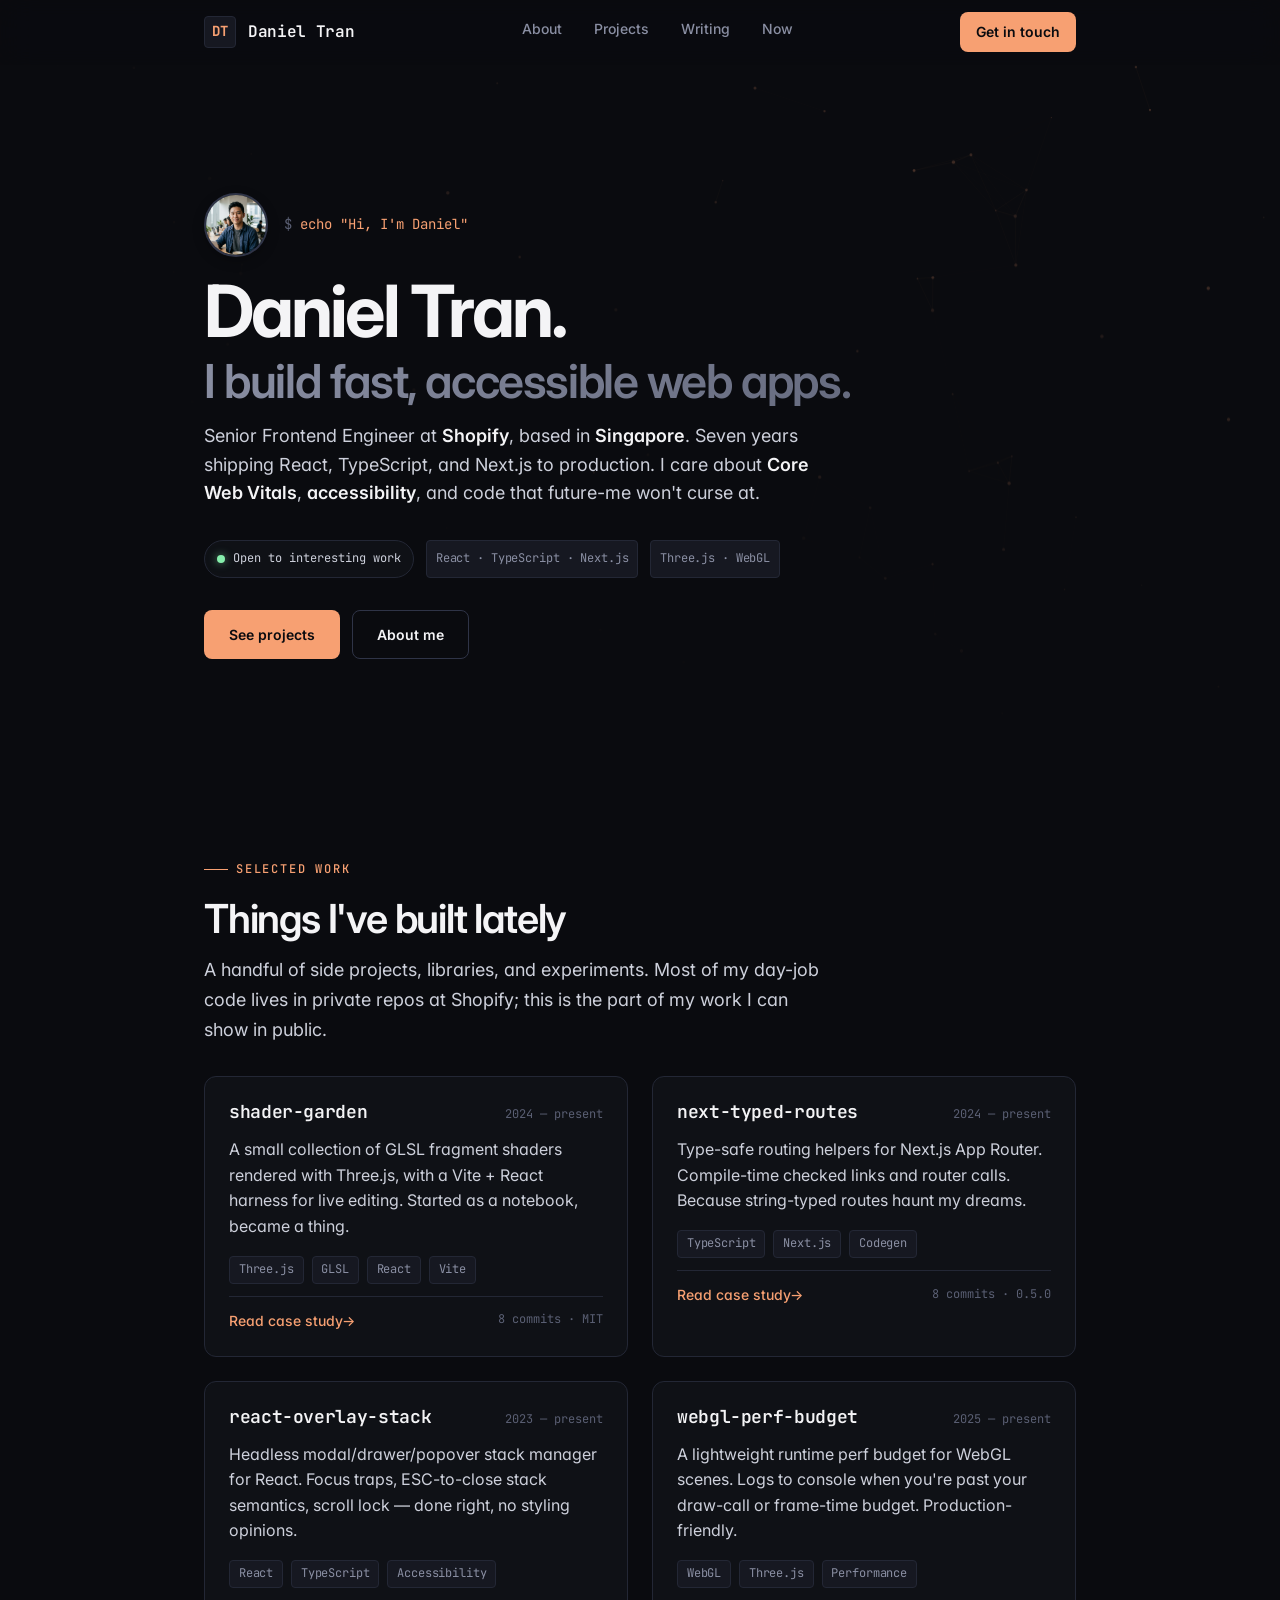
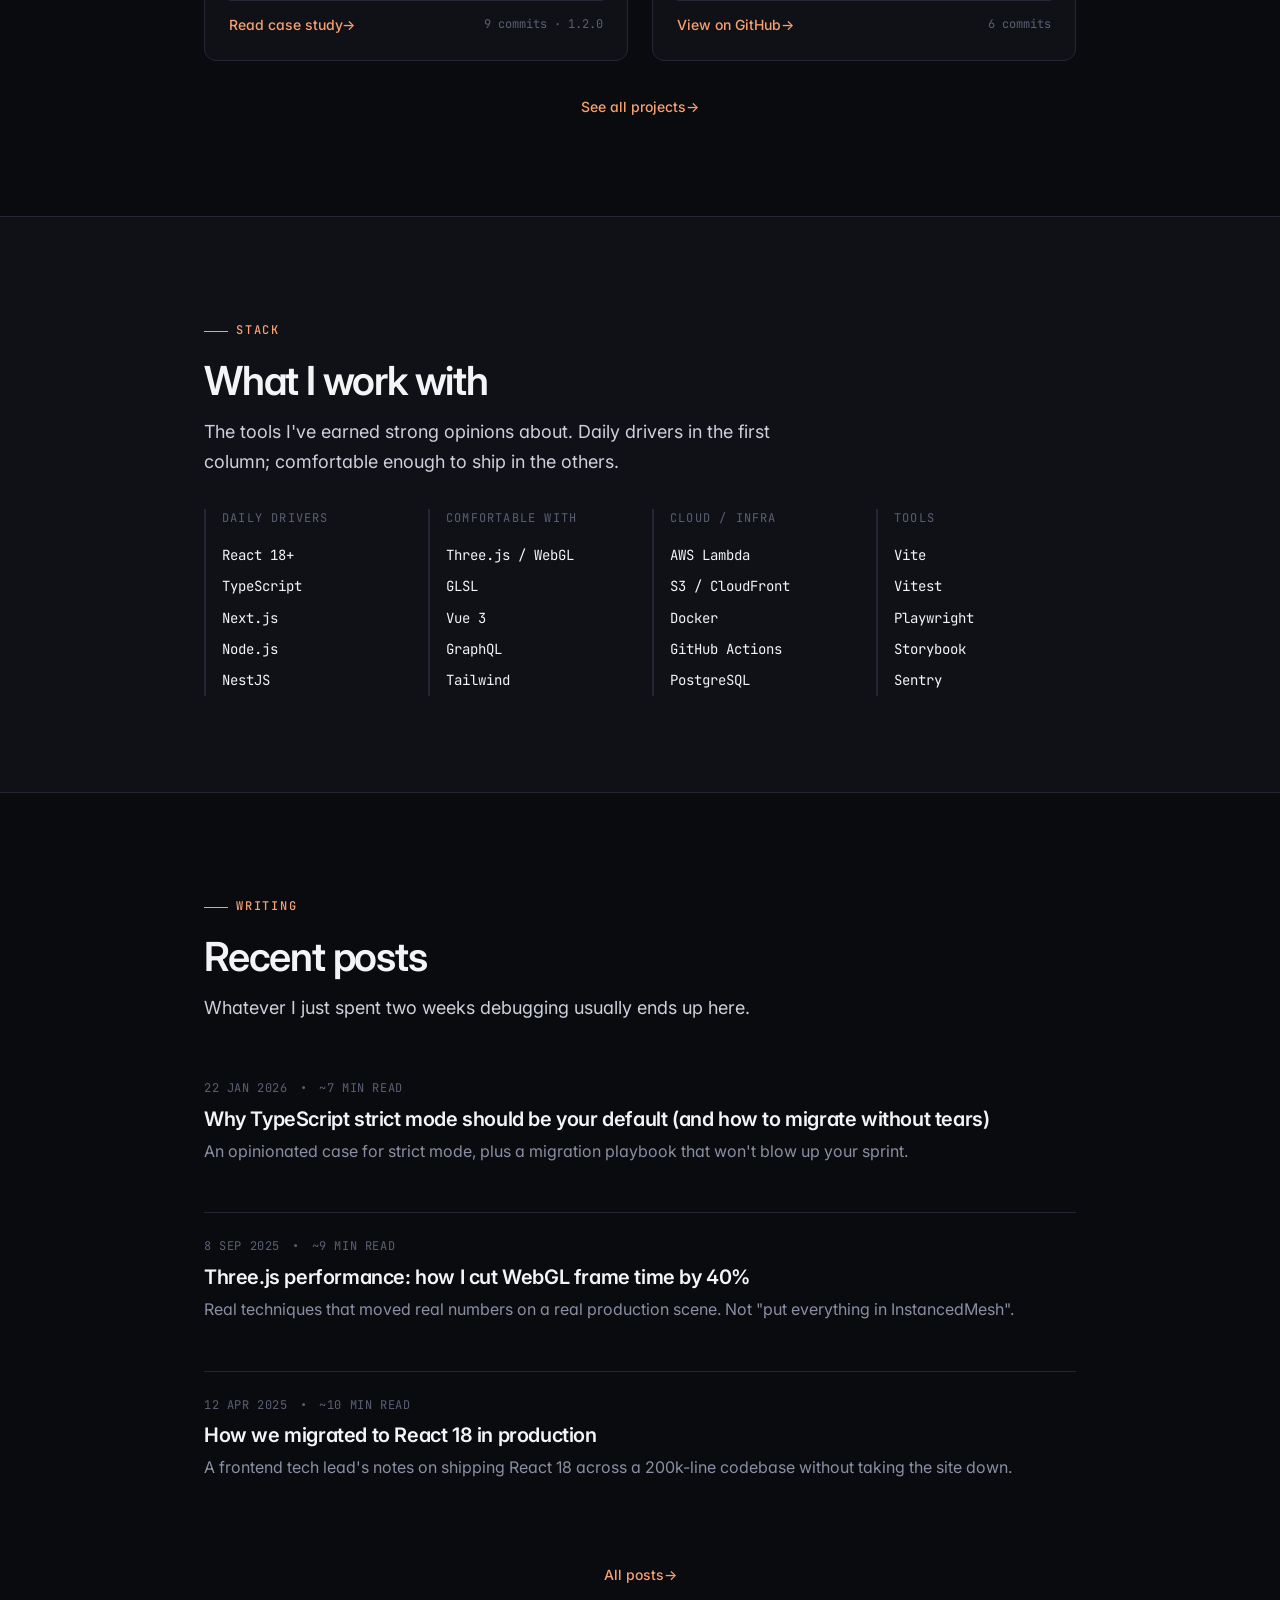
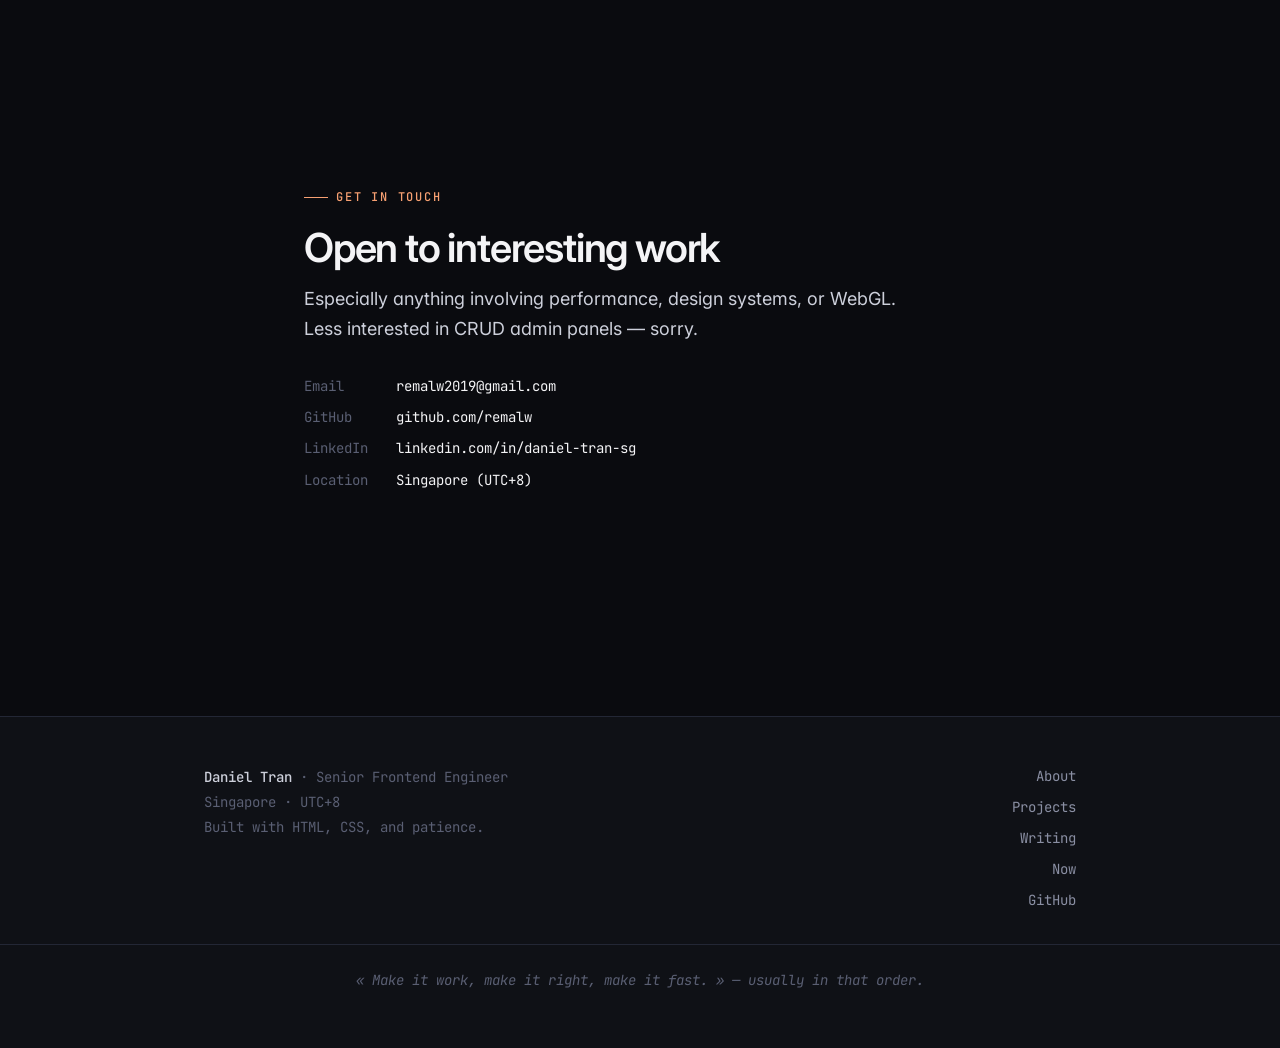
==== commit bef62abb: "feat: add avatar to hero + about sidebar" ====
--- a/index.html
+++ b/index.html
@@ -53,7 +53,10 @@
 <section class="hero">
   <canvas class="hero-canvas" aria-hidden="true"></canvas>
   <div class="hero-inner">
-    <p class="hero-greeting">echo "Hi, I'm Daniel"</p>
+    <div class="hero-avatar-row">
+      <img src="assets/avatar.jpg" alt="Daniel Tran" class="hero-avatar" width="64" height="64">
+      <p class="hero-greeting">echo "Hi, I'm Daniel"</p>
+    </div>
     <h1 class="hero-title">
       <span class="hero-title-name">Daniel Tran.</span>
       <span class="hero-title-tagline">I build fast, accessible web apps.</span>
--- a/styles/pages.css
+++ b/styles/pages.css
@@ -22,6 +22,28 @@
   padding: 0 var(--space-5);
 }
 
+.hero-avatar-row {
+  display: flex;
+  align-items: center;
+  gap: var(--space-4);
+  margin-bottom: var(--space-4);
+}
+
+.hero-avatar {
+  width: 64px;
+  height: 64px;
+  border-radius: 50%;
+  object-fit: cover;
+  border: 2px solid var(--border-strong);
+  box-shadow: var(--shadow-md);
+  transition: transform var(--duration) var(--ease-out), border-color var(--duration) var(--ease-out);
+}
+
+.hero-avatar:hover {
+  transform: scale(1.05);
+  border-color: var(--accent);
+}
+
 .hero-greeting {
   display: inline-flex;
   align-items: center;
@@ -29,7 +51,7 @@
   font-family: var(--font-mono);
   font-size: var(--text-sm);
   color: var(--accent);
-  margin-bottom: var(--space-4);
+  margin: 0;
   letter-spacing: 0;
 }
 
@@ -141,6 +163,16 @@
   border-radius: var(--radius-lg);
 }
 
+.about-avatar {
+  width: 100%;
+  aspect-ratio: 1 / 1;
+  object-fit: cover;
+  border-radius: var(--radius-md);
+  border: 1px solid var(--border);
+  margin-bottom: var(--space-5);
+  display: block;
+}
+
 .about-aside-label {
   font-family: var(--font-mono);
   font-size: var(--text-xs);
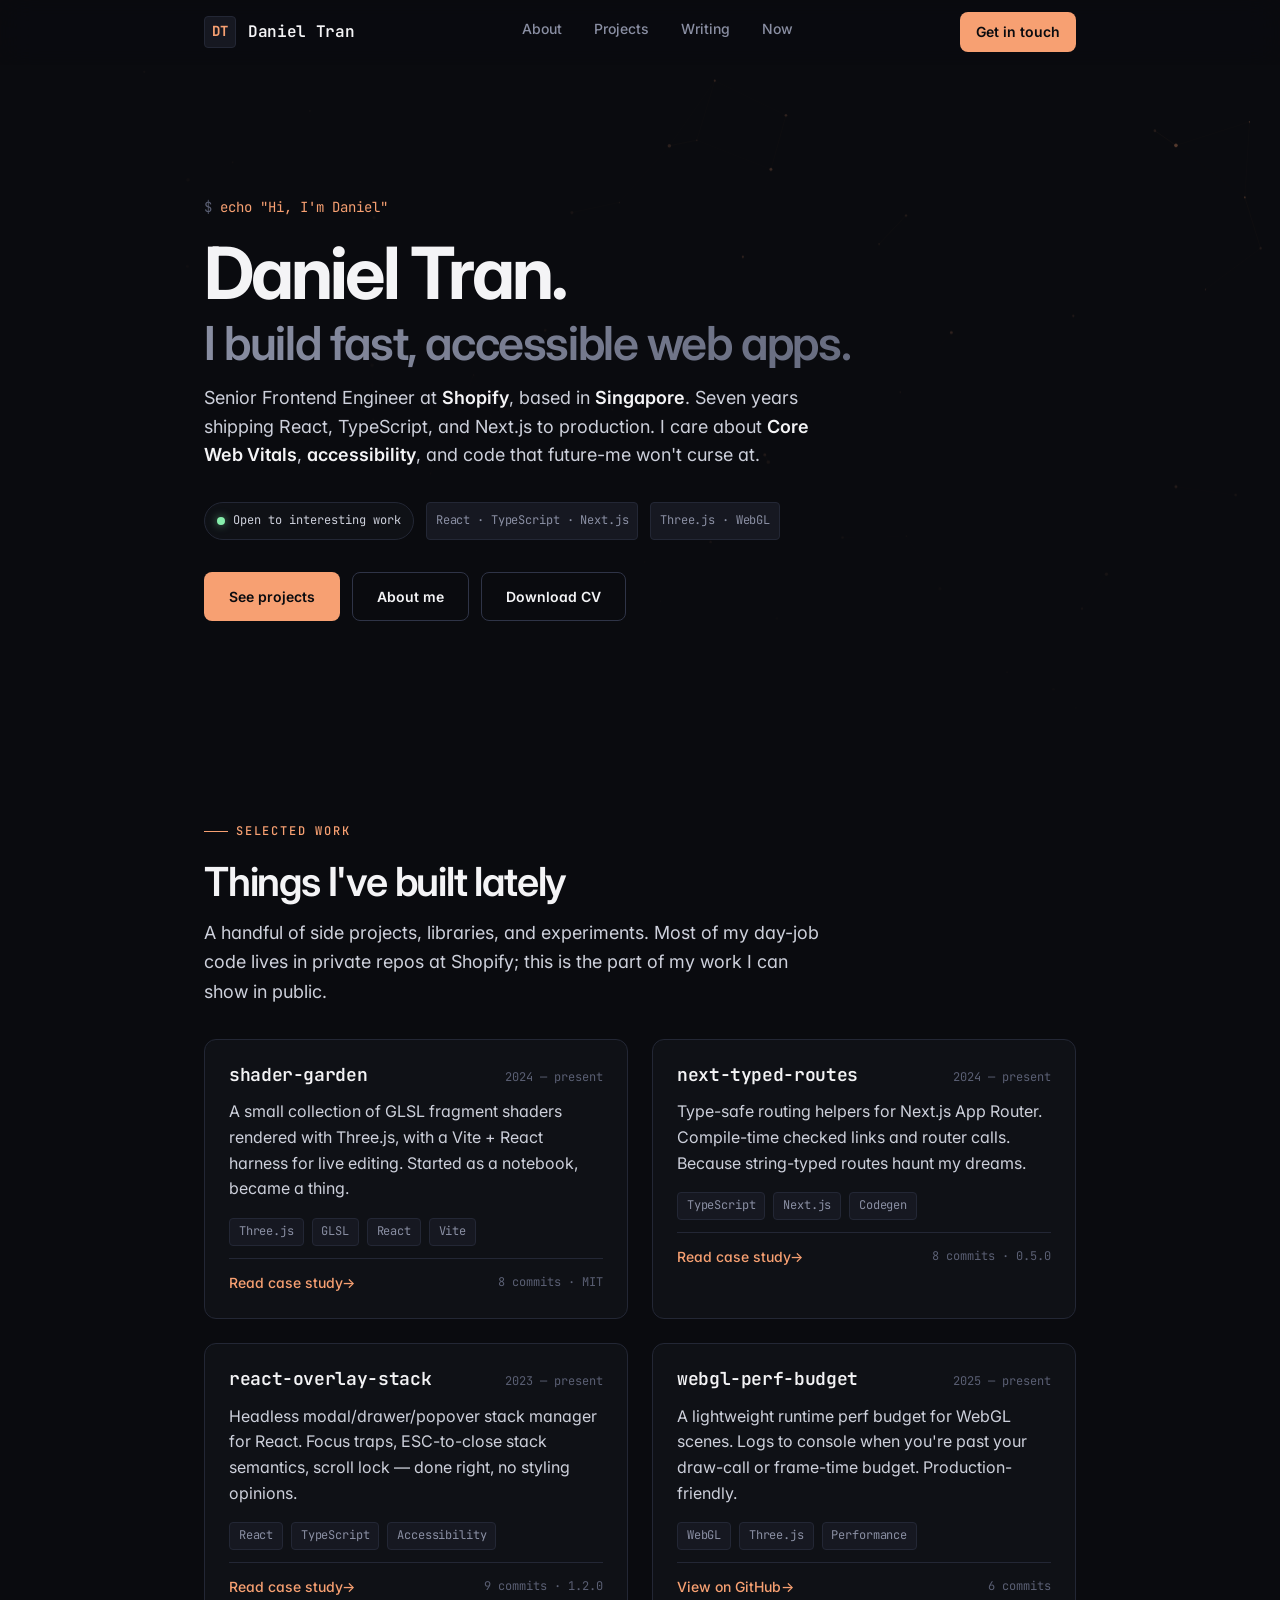
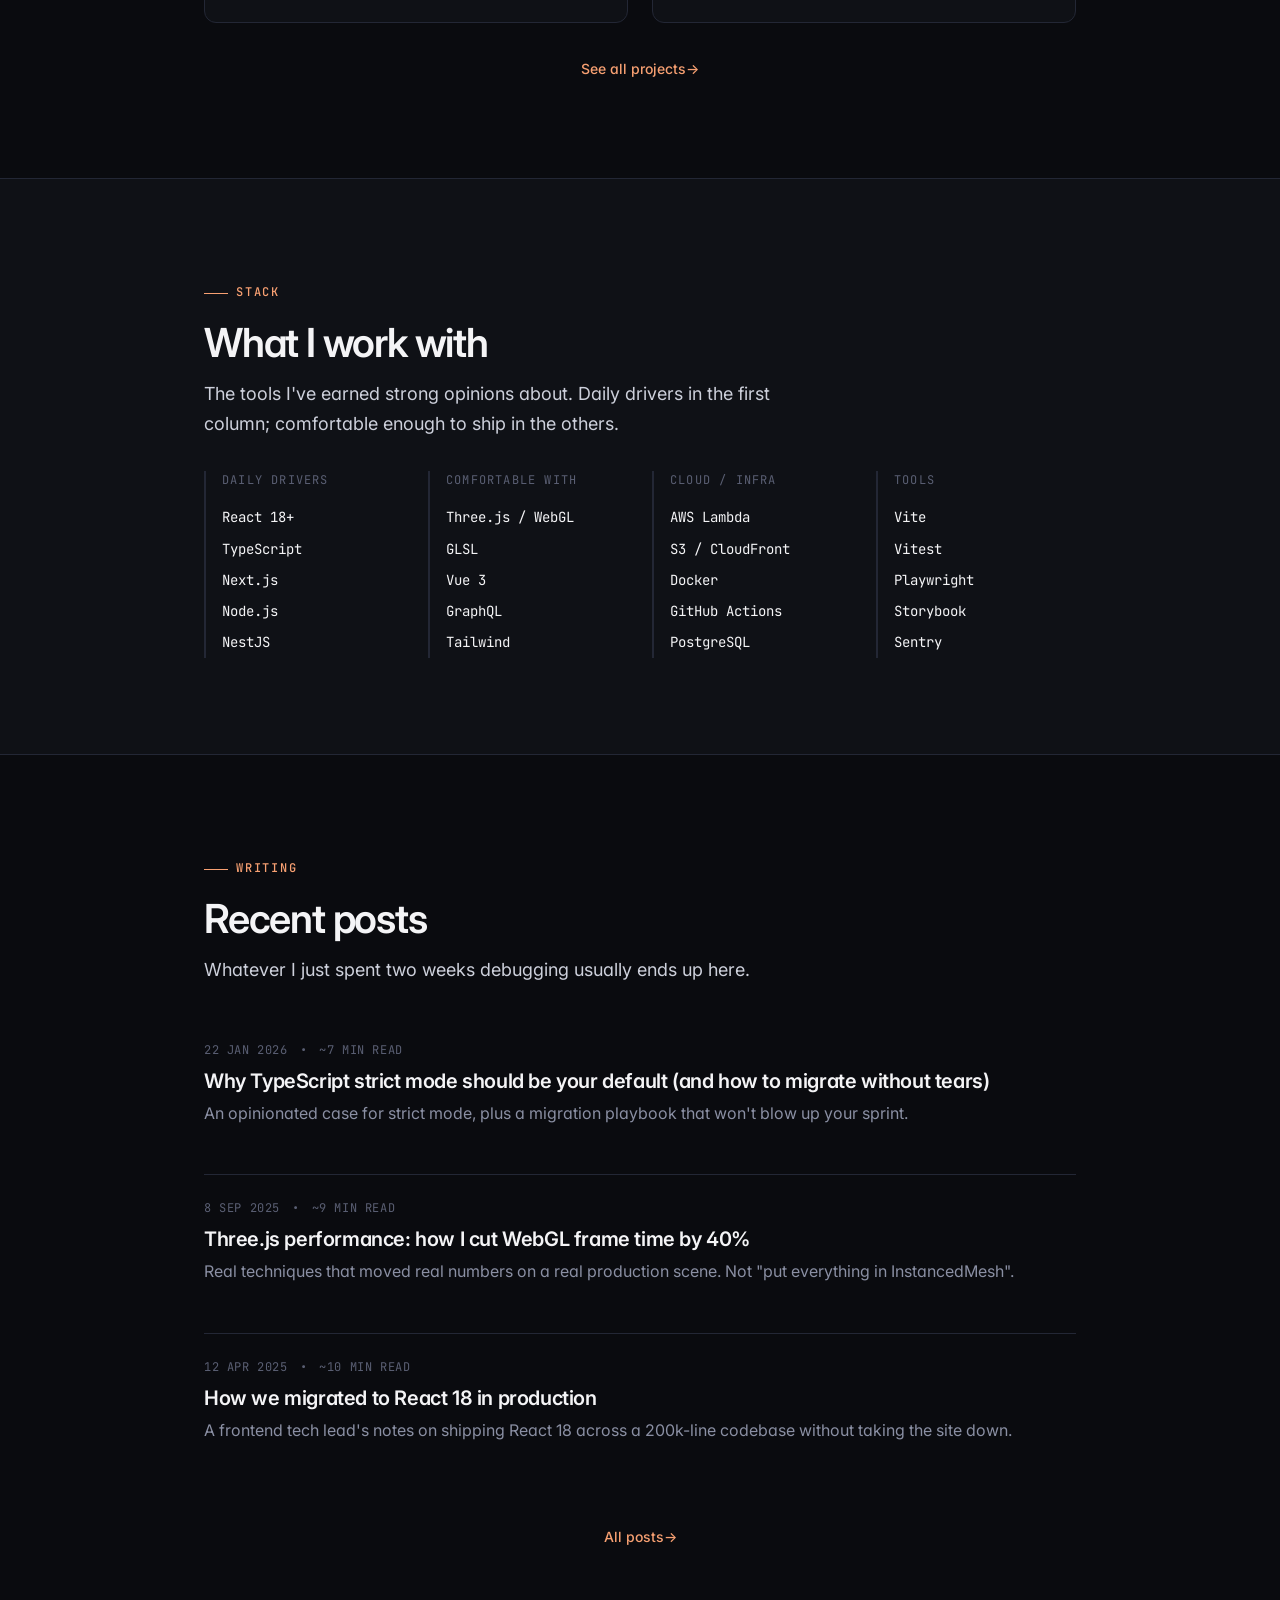
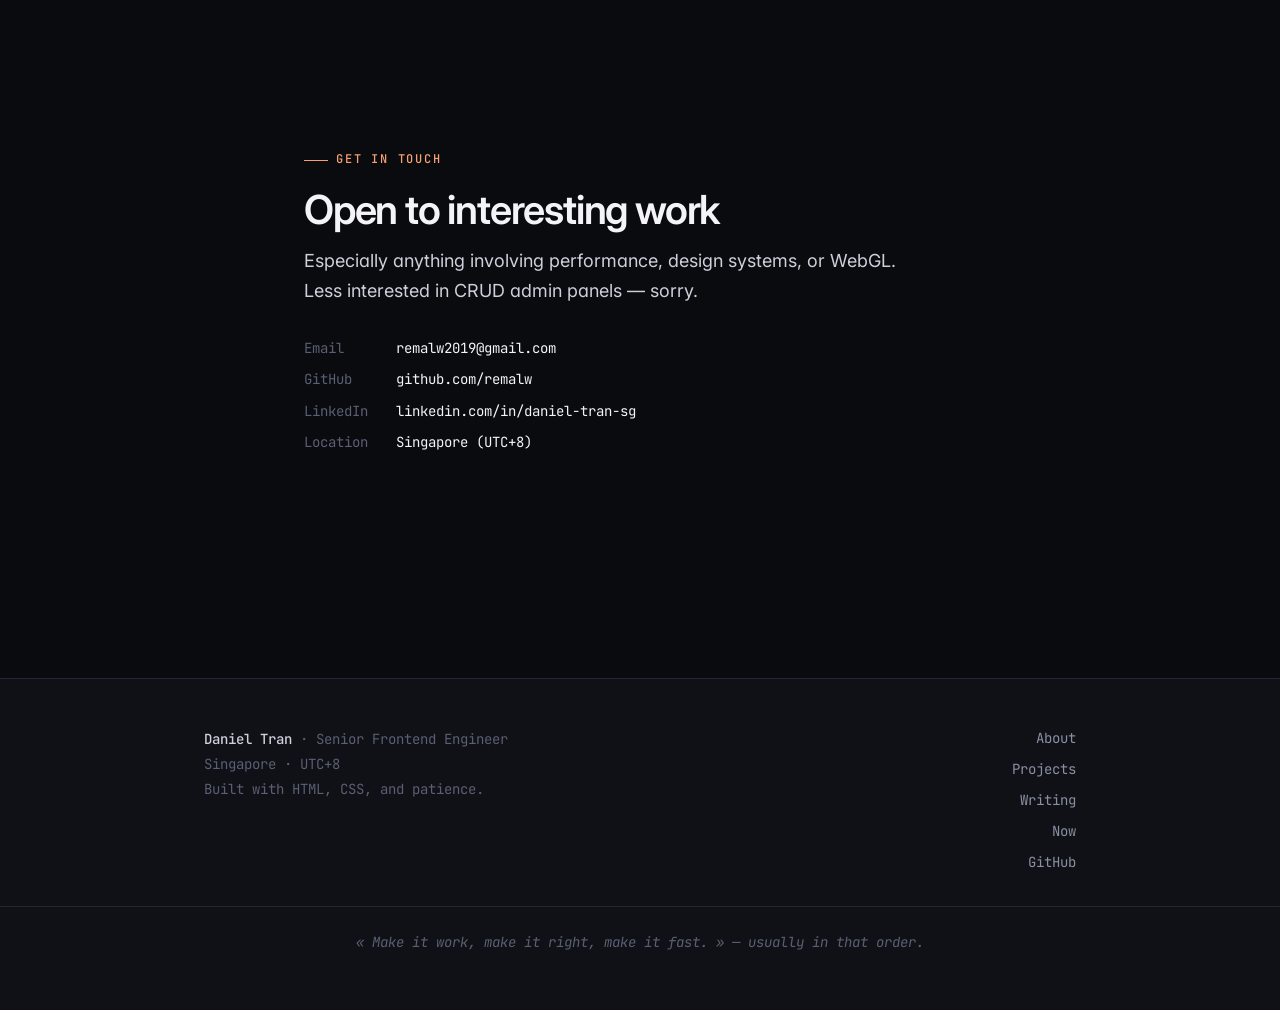
==== commit 0ff2a10b: "chore: remove avatar from hero and about — keep portfolio text-first" ====
--- a/index.html
+++ b/index.html
@@ -53,10 +53,7 @@
 <section class="hero">
   <canvas class="hero-canvas" aria-hidden="true"></canvas>
   <div class="hero-inner">
-    <div class="hero-avatar-row">
-      <img src="assets/avatar.jpg" alt="Daniel Tran" class="hero-avatar" width="64" height="64">
-      <p class="hero-greeting">echo "Hi, I'm Daniel"</p>
-    </div>
+    <p class="hero-greeting">echo "Hi, I'm Daniel"</p>
     <h1 class="hero-title">
       <span class="hero-title-name">Daniel Tran.</span>
       <span class="hero-title-tagline">I build fast, accessible web apps.</span>
@@ -74,6 +71,7 @@
     <div class="hero-cta">
       <a class="btn btn-primary" href="/projects.html">See projects</a>
       <a class="btn btn-ghost" href="/about.html">About me</a>
+      <a class="btn btn-ghost" href="/Daniel_Tran_CV.pdf" download>Download CV</a>
     </div>
   </div>
 </section>
--- a/styles/pages.css
+++ b/styles/pages.css
@@ -22,28 +22,6 @@
   padding: 0 var(--space-5);
 }
 
-.hero-avatar-row {
-  display: flex;
-  align-items: center;
-  gap: var(--space-4);
-  margin-bottom: var(--space-4);
-}
-
-.hero-avatar {
-  width: 64px;
-  height: 64px;
-  border-radius: 50%;
-  object-fit: cover;
-  border: 2px solid var(--border-strong);
-  box-shadow: var(--shadow-md);
-  transition: transform var(--duration) var(--ease-out), border-color var(--duration) var(--ease-out);
-}
-
-.hero-avatar:hover {
-  transform: scale(1.05);
-  border-color: var(--accent);
-}
-
 .hero-greeting {
   display: inline-flex;
   align-items: center;
@@ -51,7 +29,7 @@
   font-family: var(--font-mono);
   font-size: var(--text-sm);
   color: var(--accent);
-  margin: 0;
+  margin-bottom: var(--space-4);
   letter-spacing: 0;
 }
 
@@ -163,16 +141,6 @@
   border-radius: var(--radius-lg);
 }
 
-.about-avatar {
-  width: 100%;
-  aspect-ratio: 1 / 1;
-  object-fit: cover;
-  border-radius: var(--radius-md);
-  border: 1px solid var(--border);
-  margin-bottom: var(--space-5);
-  display: block;
-}
-
 .about-aside-label {
   font-family: var(--font-mono);
   font-size: var(--text-xs);
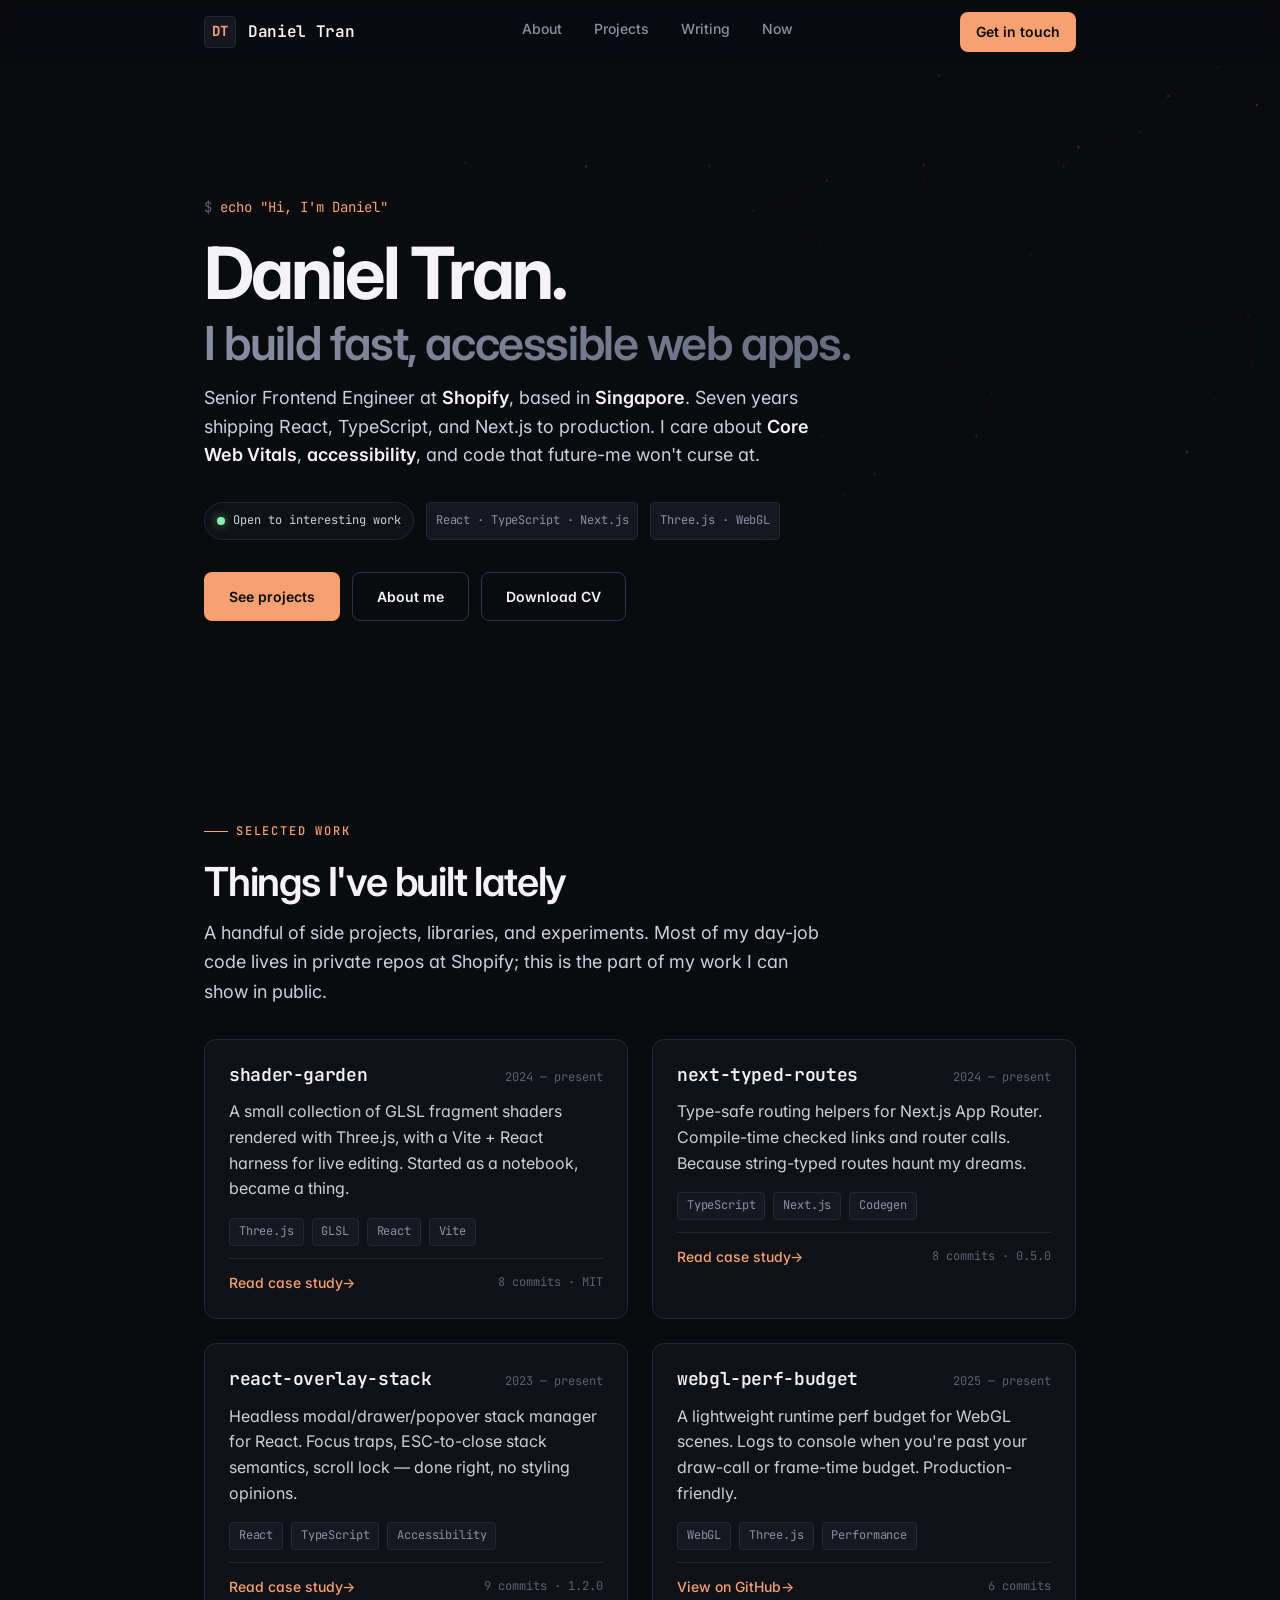
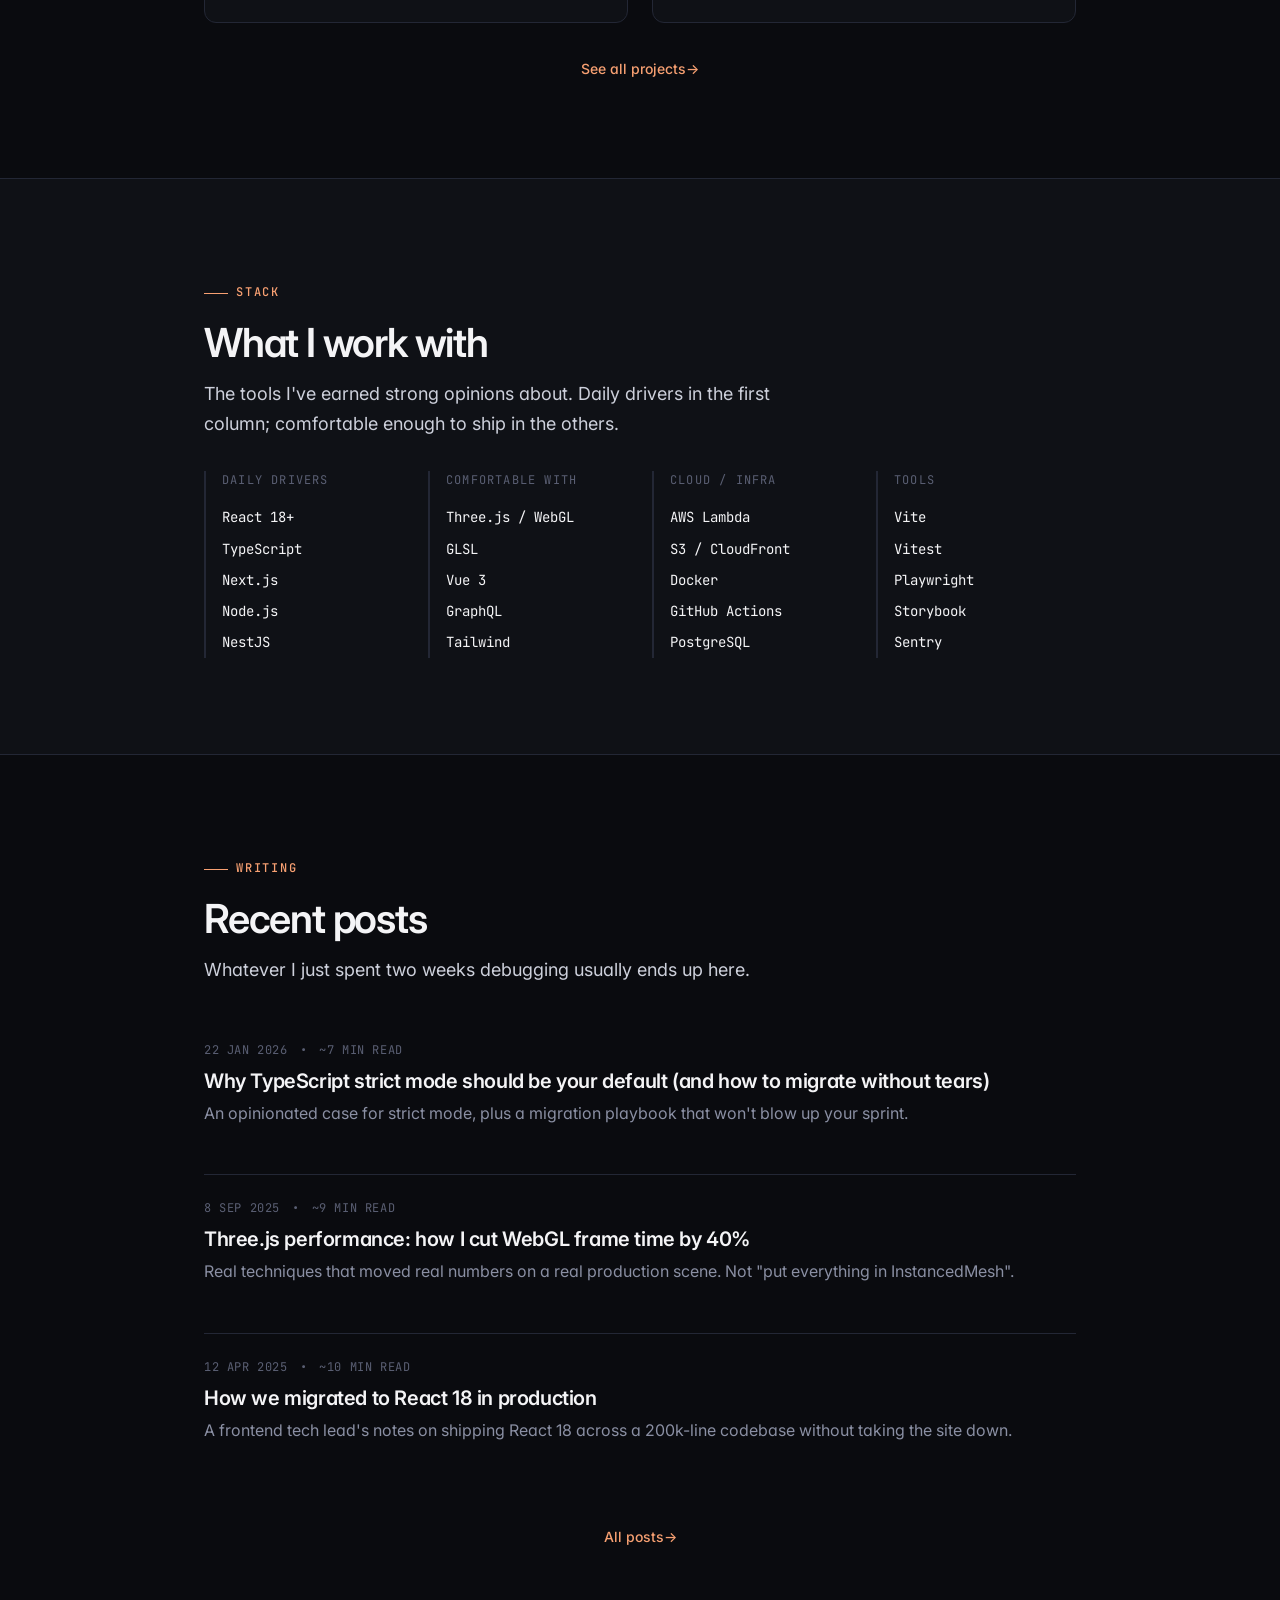
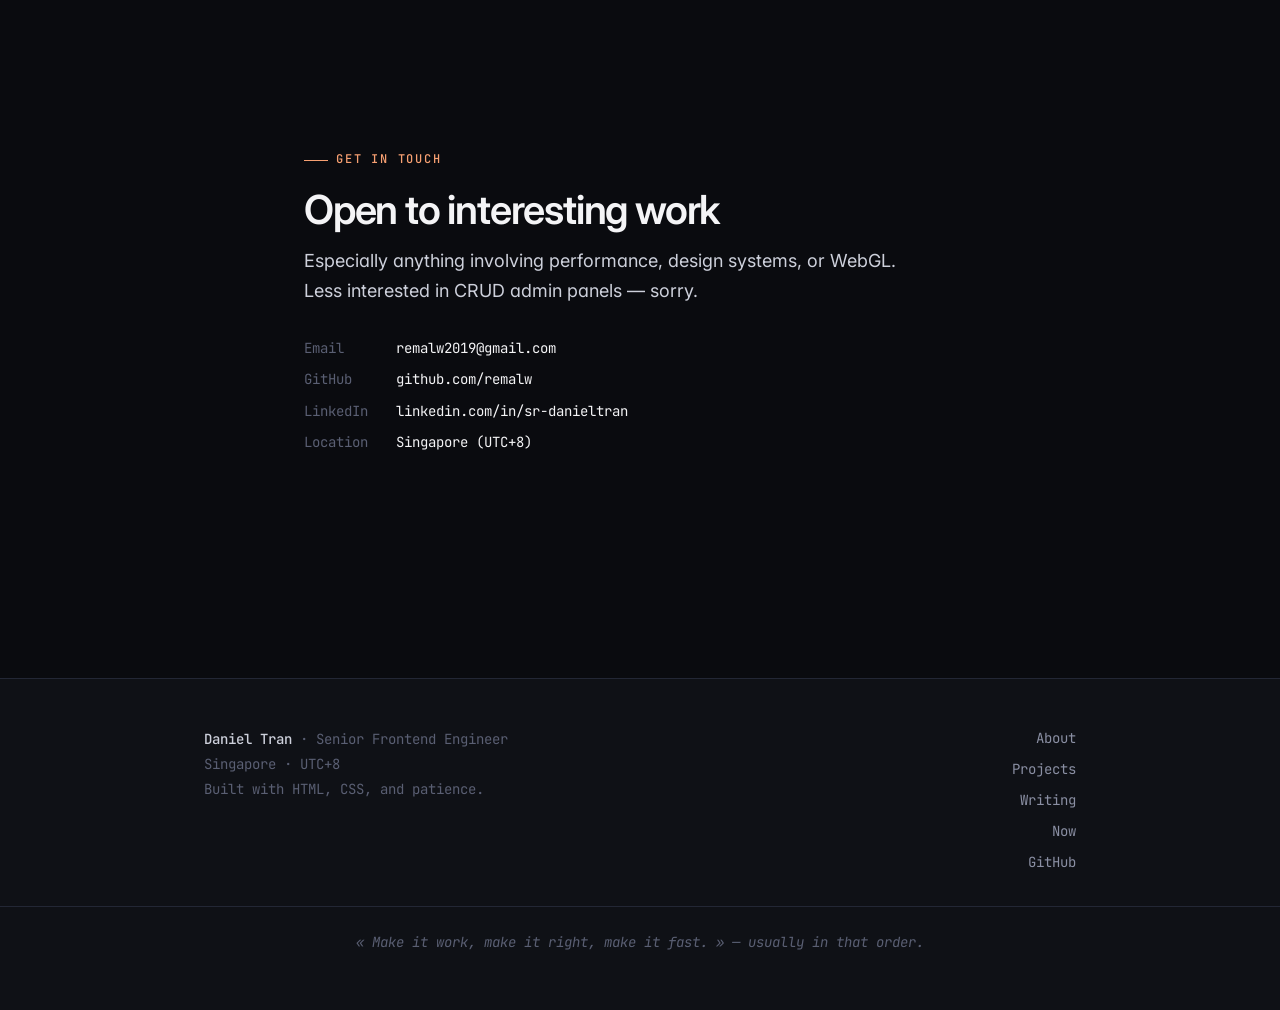
==== commit e22fdc89: "chore: update LinkedIn URL to sr-danieltran" ====
--- a/index.html
+++ b/index.html
@@ -271,7 +271,7 @@
       </div>
       <div class="contact-block-row">
         <span class="contact-block-label">LinkedIn</span>
-        <a href="https://www.linkedin.com/in/daniel-tran-sg" target="_blank" rel="noopener" class="contact-block-value">linkedin.com/in/daniel-tran-sg</a>
+        <a href="https://www.linkedin.com/in/sr-danieltran" target="_blank" rel="noopener" class="contact-block-value">linkedin.com/in/sr-danieltran</a>
       </div>
       <div class="contact-block-row">
         <span class="contact-block-label">Location</span>
